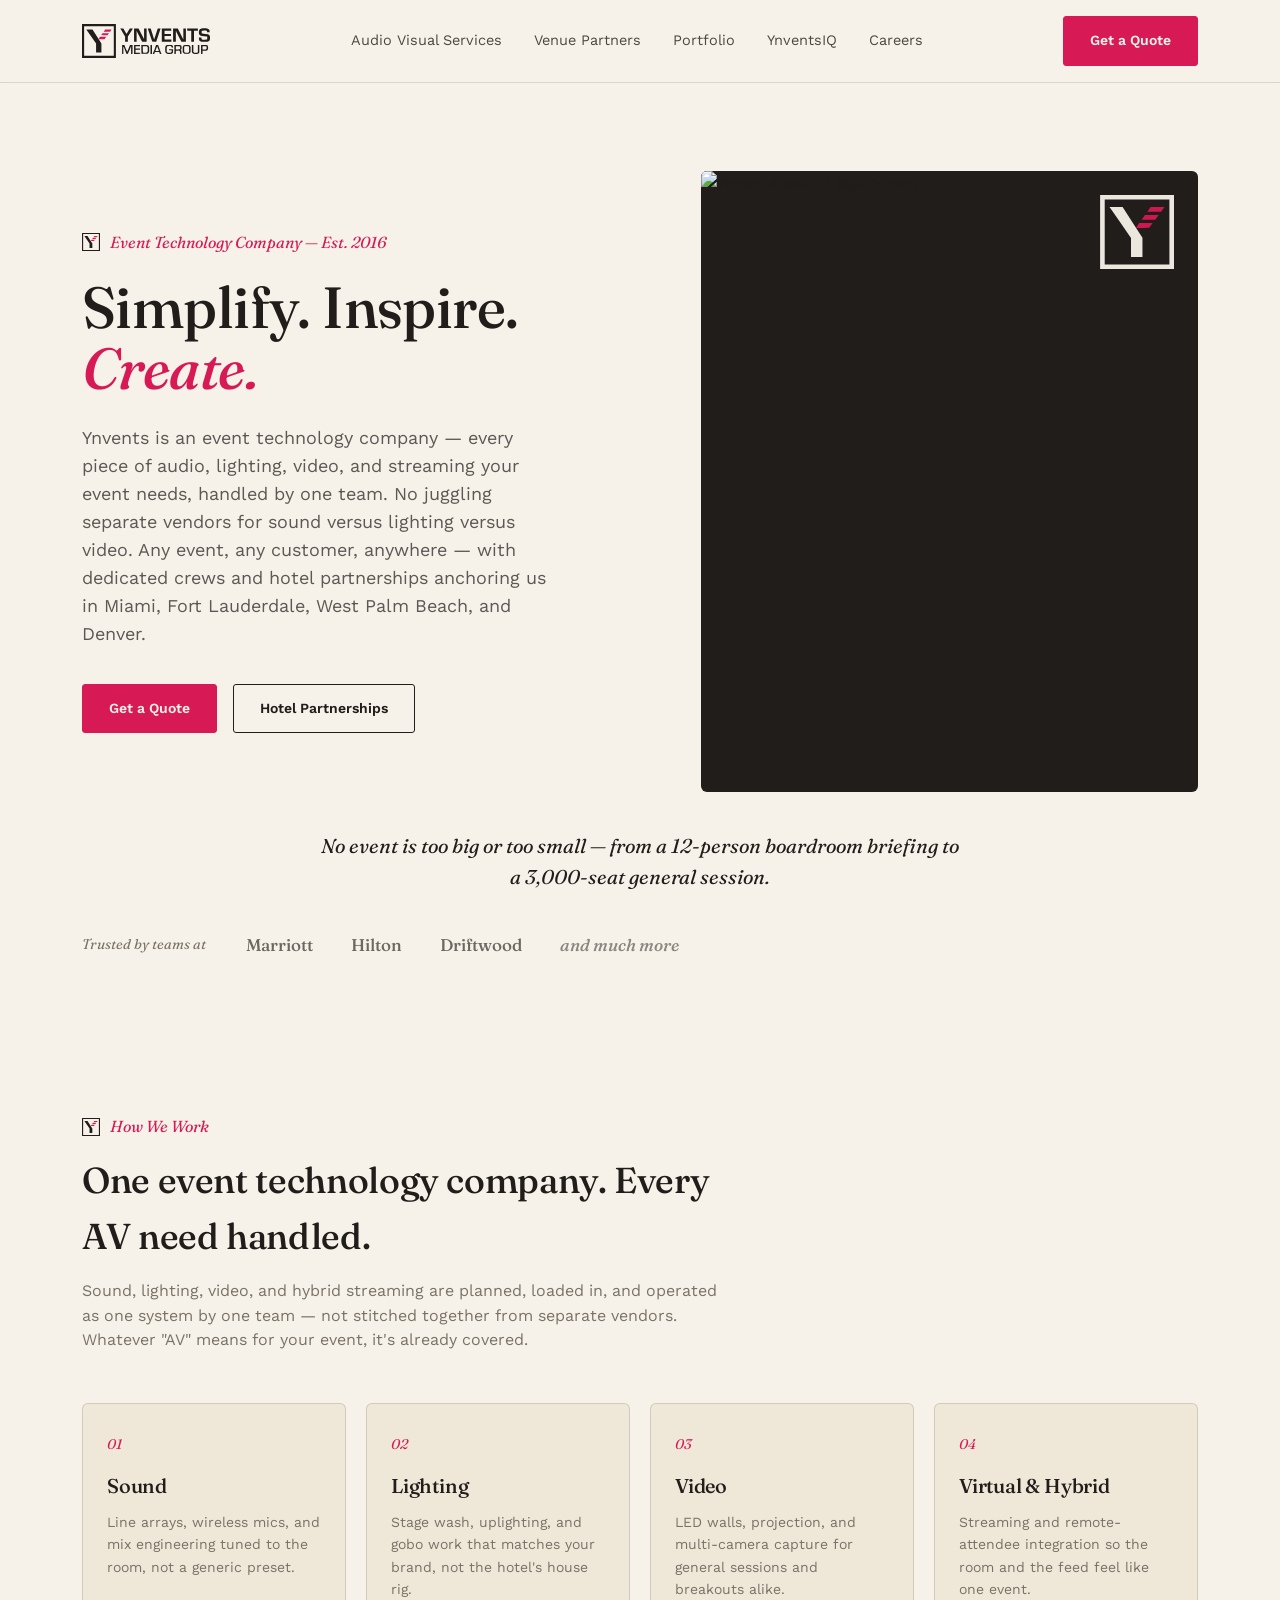
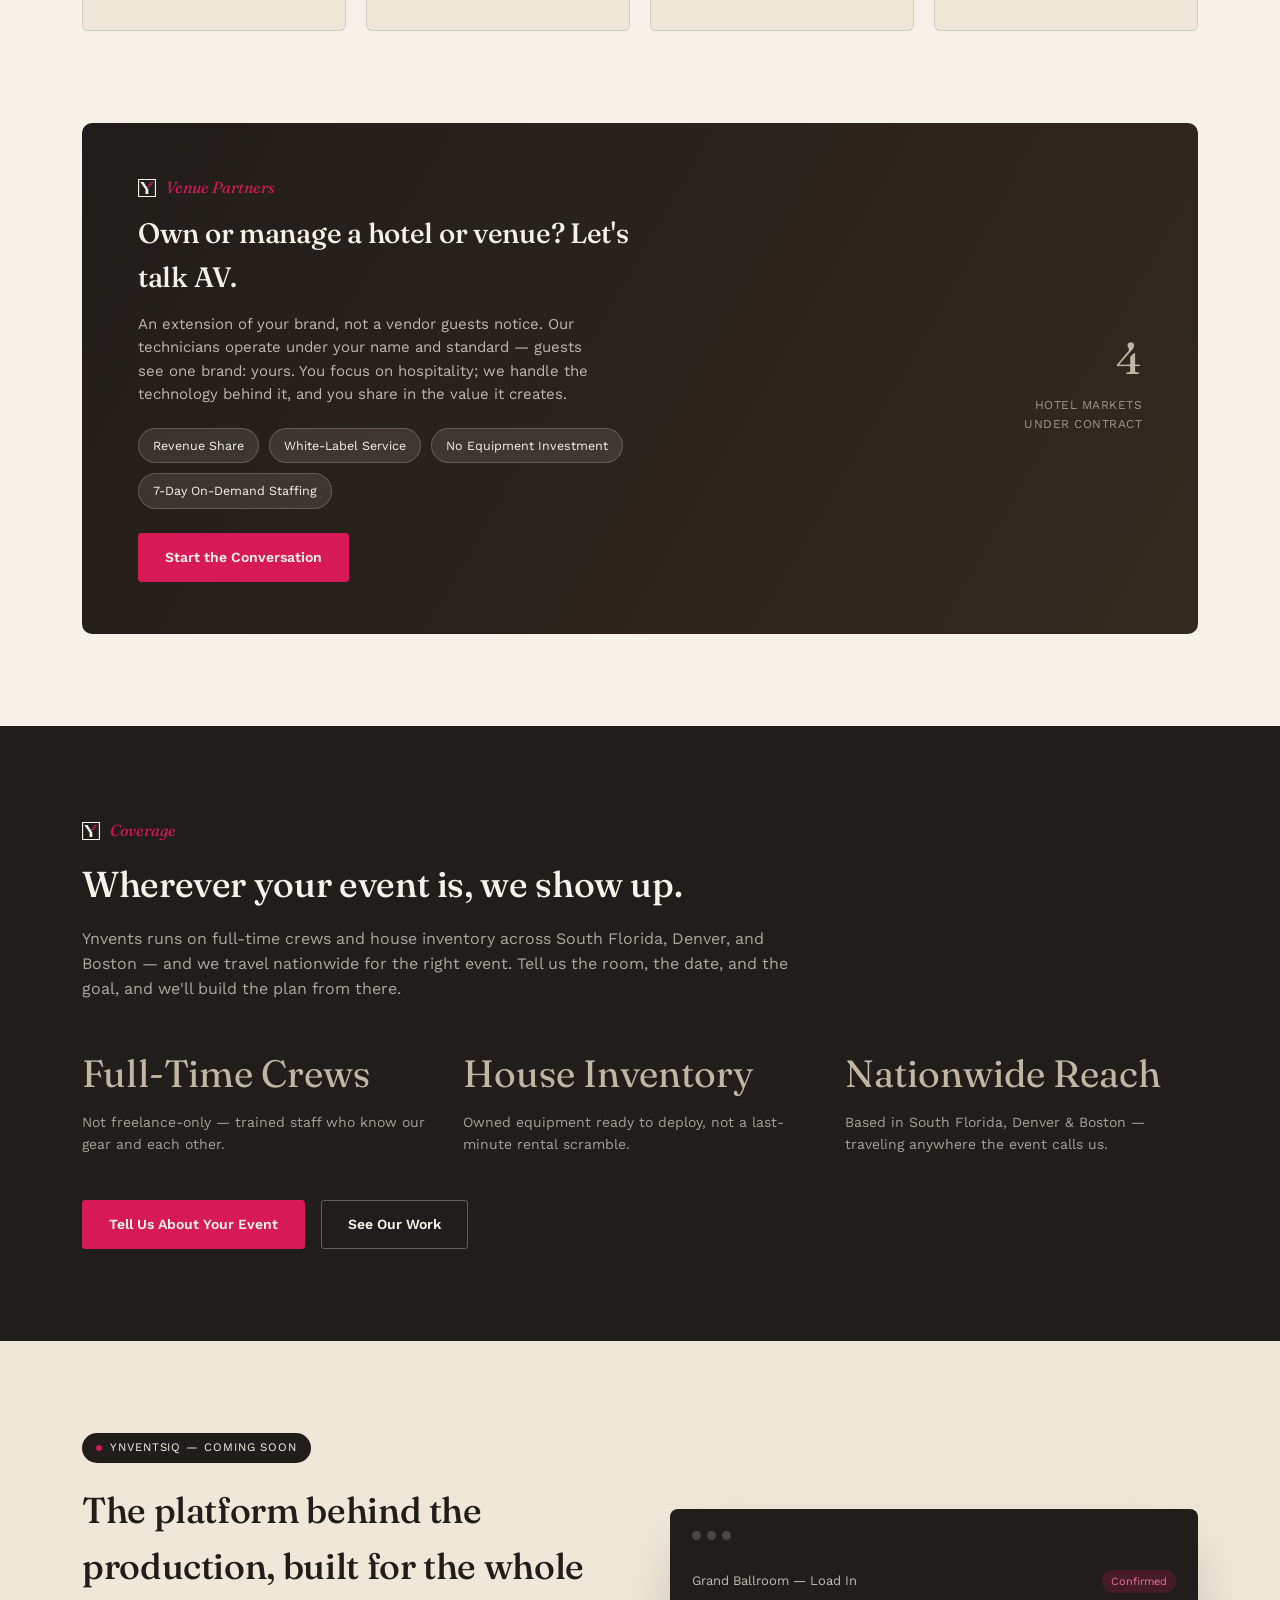
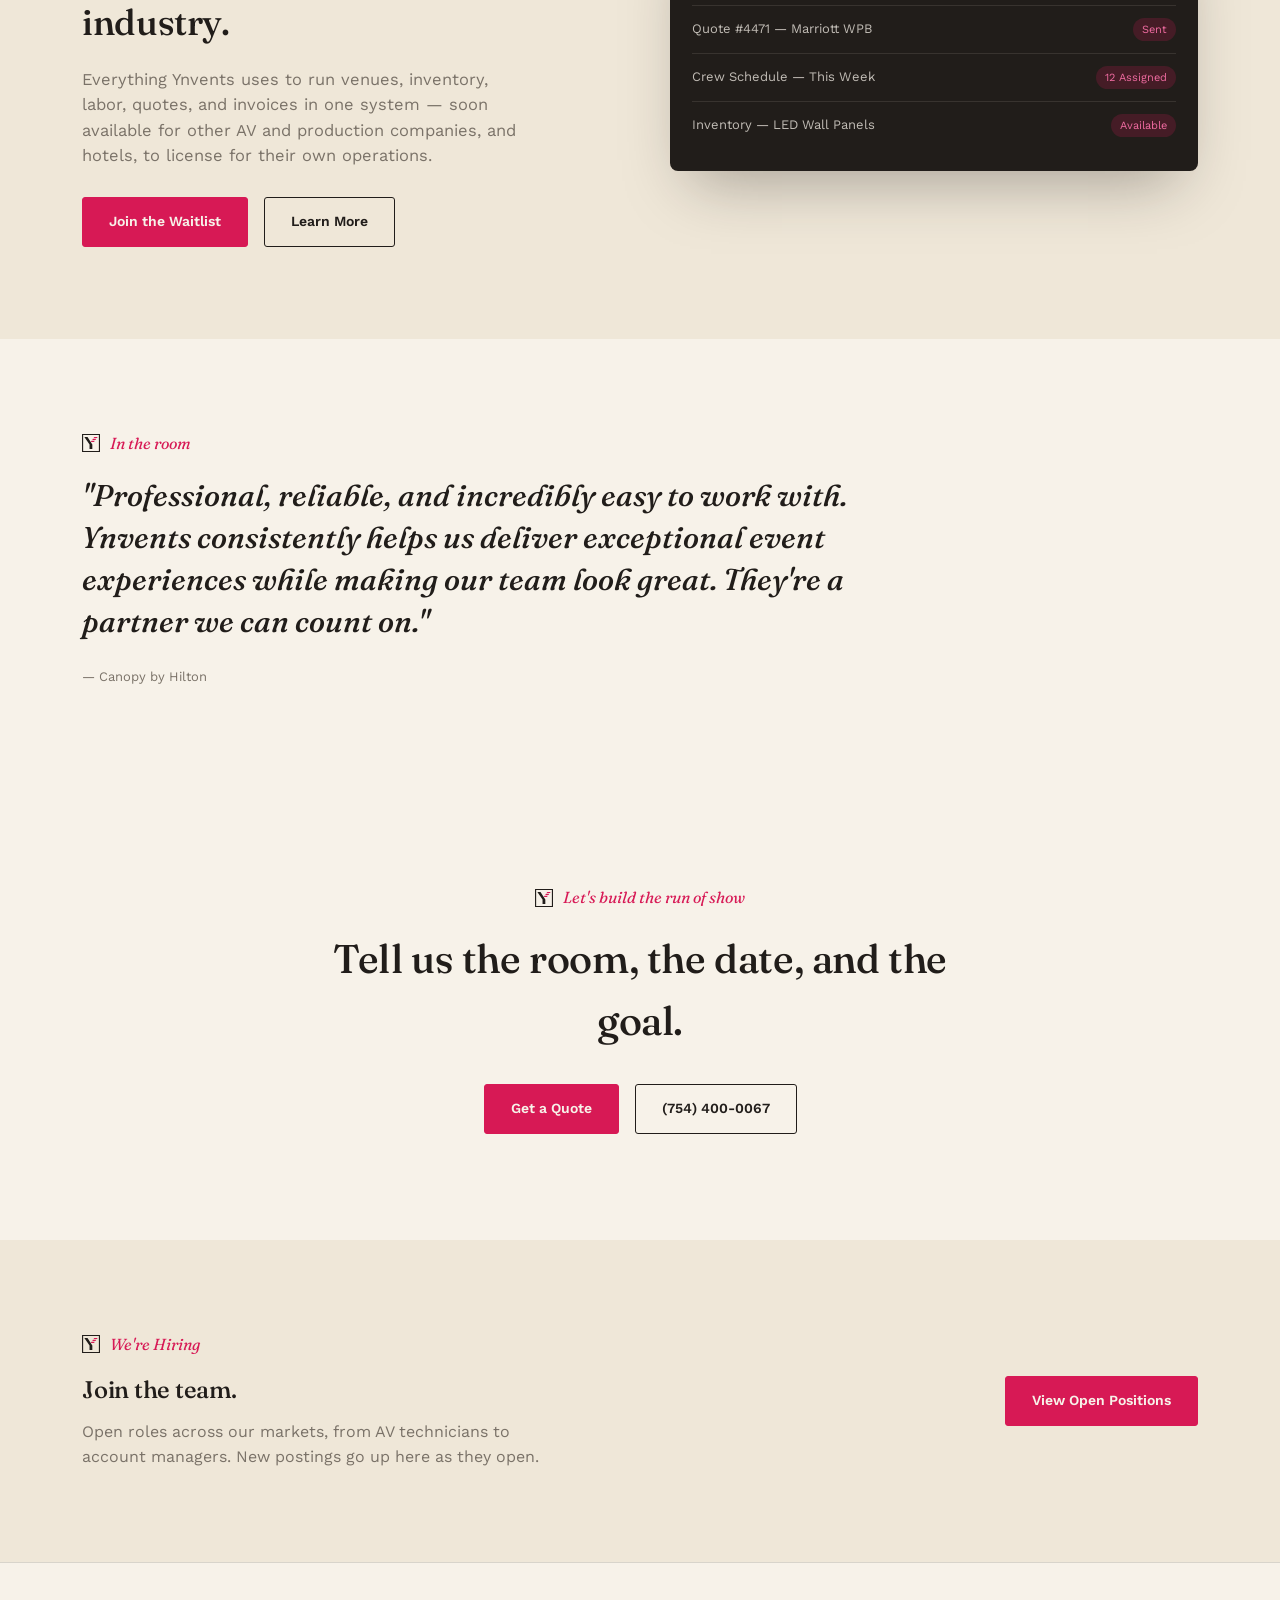
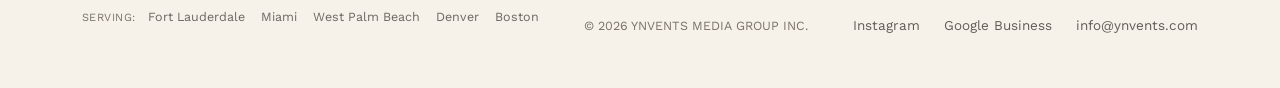
==== index.html @ 1d48f0dd "Add files via upload" ====
<!DOCTYPE html>
<html lang="en">
<head>
<meta charset="UTF-8">
<title>Ynvents Media Group | Audio Visual & Event Technology Company</title>
<meta name="description" content="Full-service audio, lighting, video, and streaming for hotels, conferences, and events. Serving Fort Lauderdale, Miami, West Palm Beach, Denver, and Boston.">
<link rel="canonical" href="https://www.ynvents.com/">
<meta property="og:type" content="website">
<meta property="og:site_name" content="Ynvents Media Group">
<meta property="og:title" content="Ynvents Media Group | Audio Visual & Event Technology Company">
<meta property="og:description" content="Full-service audio, lighting, video, and streaming for hotels, conferences, and events. Serving Fort Lauderdale, Miami, West Palm Beach, Denver, and Boston.">
<meta property="og:url" content="https://www.ynvents.com/">
<meta property="og:image" content="https://static.wixstatic.com/media/eada11230d234e4c894cbd13990179c9.jpg">
<meta name="twitter:card" content="summary_large_image">
<meta name="twitter:title" content="Ynvents Media Group | Audio Visual & Event Technology Company">
<meta name="twitter:description" content="Full-service audio, lighting, video, and streaming for hotels, conferences, and events. Serving Fort Lauderdale, Miami, West Palm Beach, Denver, and Boston.">
<link rel="icon" href="/assets/icon-black.svg" type="image/svg+xml">
<script type="application/ld+json">
{
  "@context": "https://schema.org",
  "@type": "LocalBusiness",
  "name": "Ynvents Media Group",
  "image": "https://static.wixstatic.com/media/eada11230d234e4c894cbd13990179c9.jpg",
  "url": "https://www.ynvents.com/",
  "telephone": "+1-754-400-0067",
  "email": "info@ynvents.com",
  "priceRange": "$$",
  "description": "Event technology company providing audio, lighting, video, and streaming services for hotels, conferences, and events.",
  "areaServed": [
    {"@type": "City", "name": "Fort Lauderdale"},
    {"@type": "City", "name": "Miami"},
    {"@type": "City", "name": "West Palm Beach"},
    {"@type": "City", "name": "Denver"},
    {"@type": "City", "name": "Boston"}
  ],
  "address": {
    "@type": "PostalAddress",
    "addressLocality": "Fort Lauderdale",
    "addressRegion": "FL",
    "addressCountry": "US"
  },
  "sameAs": [
    "http://www.instagram.com/ynventsuccess"
  ]
}
</script>
<link rel="preconnect" href="https://fonts.googleapis.com">
<link href="https://fonts.googleapis.com/css2?family=Fraunces:ital,opsz,wght@0,9..144,400;0,9..144,500;0,9..144,600;0,9..144,700;1,9..144,500&family=Work+Sans:wght@400;500;600&display=swap" rel="stylesheet">
<link rel="stylesheet" href="/assets/site.css">
</head>
<body>
<header><nav class="wrap">
  <a href="index.html" class="logo-mark"><img src="/assets/logo-lockup.svg" alt="Ynvents Media Group"></a>
  <div class="navlinks">
    <a href="services.html">Audio Visual Services</a>
    <a href="venue-partners.html">Venue Partners</a>
    <a href="portfolio.html">Portfolio</a>
    <a href="ynventsiq.html">YnventsIQ</a>
    <a href="careers.html">Careers</a>
  </div>
  <a href="get-a-quote.html" class="cta-btn">Get a Quote</a>
</nav></header>

<section class="hero"><div class="wrap hero-grid">
  <div>
    <div class="eyebrow"><img src="/assets/icon-black.svg" alt="">Event Technology Company — Est. 2016</div>
    <h1>Simplify. Inspire. <em>Create.</em></h1>
    <p class="lead">Ynvents is an event technology company — every piece of audio, lighting, video, and streaming your event needs, handled by one team. No juggling separate vendors for sound versus lighting versus video. Any event, any customer, anywhere — with dedicated crews and hotel partnerships anchoring us in Miami, Fort Lauderdale, West Palm Beach, and Denver.</p>
    <div class="hero-ctas">
      <a href="get-a-quote.html" class="cta-btn">Get a Quote</a>
      <a href="#hotels" class="cta-btn ghost">Hotel Partnerships</a>
    </div>
  </div>
  <div class="hero-photo">
    <img class="bg" src="https://static.wixstatic.com/media/eada11230d234e4c894cbd13990179c9.jpg" alt="Ynvents sound equipment">
    <img class="icon-big" src="/assets/icon-paper.svg" alt="">
  </div>
</div></section>

<div class="wrap" style="padding:38px 32px 0"><p class="scale-line">No event is too big or too small — from a 12-person boardroom briefing to a 3,000-seat general session.</p></div>

<div class="partners"><div class="wrap">
  <div class="label">Trusted by teams at</div>
  <div class="partner-logos"><span>Marriott</span><span>Hilton</span><span>Driftwood</span><span style="opacity:.5;font-style:italic">and much more</span></div>
</div></div>

<section id="services"><div class="wrap">
  <div class="section-head">
    <div class="eyebrow"><img src="/assets/icon-black.svg" alt="">How We Work</div>
    <h2>One event technology company. Every AV need handled.</h2>
    <p>Sound, lighting, video, and hybrid streaming are planned, loaded in, and operated as one system by one team — not stitched together from separate vendors. Whatever "AV" means for your event, it's already covered.</p>
  </div>
  <div class="services-grid">
    <div class="service-card"><div class="num">01</div><h3>Sound</h3><p>Line arrays, wireless mics, and mix engineering tuned to the room, not a generic preset.</p></div>
    <div class="service-card"><div class="num">02</div><h3>Lighting</h3><p>Stage wash, uplighting, and gobo work that matches your brand, not the hotel's house rig.</p></div>
    <div class="service-card"><div class="num">03</div><h3>Video</h3><p>LED walls, projection, and multi-camera capture for general sessions and breakouts alike.</p></div>
    <div class="service-card"><div class="num">04</div><h3>Virtual &amp; Hybrid</h3><p>Streaming and remote-attendee integration so the room and the feed feel like one event.</p></div>
  </div>
</div></section>

<section id="hotels" style="padding-top:0"><div class="wrap">
  <div class="hotel-cta">
    <div>
      <div class="eyebrow"><img src="/assets/icon-paper.svg" alt="">Venue Partners</div>
      <h3>Own or manage a hotel or venue? Let's talk AV.</h3>
      <p>An extension of your brand, not a vendor guests notice. Our technicians operate under your name and standard — guests see one brand: yours. You focus on hospitality; we handle the technology behind it, and you share in the value it creates.</p>
      <div class="benefit-chips"><span>Revenue Share</span><span>White-Label Service</span><span>No Equipment Investment</span><span>7-Day On-Demand Staffing</span></div>
      <div class="hero-ctas" style="margin-top:24px"><a href="venue-partners.html" class="cta-btn">Start the Conversation</a></div>
    </div>
    <div class="stat-block"><div class="stat">4</div><div class="stat-label">Hotel Markets<br>Under Contract</div></div>
  </div>
</div></section>

<section class="dark-band" id="cities"><div class="wrap">
  <div class="section-head" style="margin-bottom:36px;max-width:720px">
    <div class="eyebrow"><img src="/assets/icon-paper.svg" alt="">Coverage</div>
    <h2>Wherever your event is, we show up.</h2>
    <p>Ynvents runs on full-time crews and house inventory across South Florida, Denver, and Boston — and we travel nationwide for the right event. Tell us the room, the date, and the goal, and we'll build the plan from there.</p>
  </div>
  <div class="coverage-grid">
    <div><div class="stat">Full-Time Crews</div><p>Not freelance-only — trained staff who know our gear and each other.</p></div>
    <div><div class="stat">House Inventory</div><p>Owned equipment ready to deploy, not a last-minute rental scramble.</p></div>
    <div><div class="stat">Nationwide Reach</div><p>Based in South Florida, Denver &amp; Boston — traveling anywhere the event calls us.</p></div>
  </div>
  <div class="hero-ctas" style="margin-top:44px">
    <a href="get-a-quote.html" class="cta-btn">Tell Us About Your Event</a>
    <a href="portfolio.html" class="cta-btn ghost" style="border-color:rgba(247,242,233,.3);color:var(--paper)">See Our Work</a>
  </div>
</div></section>

<section class="iq-section" id="iq"><div class="wrap iq-grid">
  <div>
    <div class="iq-badge"><span class="dot"></span>YnventsIQ — Coming Soon</div>
    <h2>The platform behind the production, built for the whole industry.</h2>
    <p class="lead">Everything Ynvents uses to run venues, inventory, labor, quotes, and invoices in one system — soon available for other AV and production companies, and hotels, to license for their own operations.</p>
    <div class="hero-ctas">
      <a href="ynventsiq.html" class="cta-btn">Join the Waitlist</a>
      <a href="ynventsiq.html" class="cta-btn ghost">Learn More</a>
    </div>
  </div>
  <div class="iq-mock">
    <div class="bar"><span></span><span></span><span></span></div>
    <div class="row"><span>Grand Ballroom — Load In</span><span class="pill">Confirmed</span></div>
    <div class="row"><span>Quote #4471 — Marriott WPB</span><span class="pill">Sent</span></div>
    <div class="row"><span>Crew Schedule — This Week</span><span class="pill">12 Assigned</span></div>
    <div class="row"><span>Inventory — LED Wall Panels</span><span class="pill">Available</span></div>
  </div>
</div></section>

<section class="testimonial"><div class="wrap">
  <div class="eyebrow"><img src="/assets/icon-black.svg" alt="">In the room</div>
  <blockquote style="margin-top:20px">"Professional, reliable, and incredibly easy to work with. Ynvents consistently helps us deliver exceptional event experiences while making our team look great. They're a partner we can count on."</blockquote>
  <cite>— Canopy by Hilton</cite>
</div></section>

<section class="final-cta"><div class="wrap" style="display:flex;flex-direction:column;align-items:center">
  <div class="eyebrow"><img src="/assets/icon-black.svg" alt="">Let's build the run of show</div>
  <h2>Tell us the room, the date, and the goal.</h2>
  <div class="hero-ctas">
    <a href="get-a-quote.html" class="cta-btn">Get a Quote</a>
    <a href="tel:+17544000067" class="cta-btn ghost">(754) 400-0067</a>
  </div>
</div></section>

<section id="careers" style="background:var(--paper-2)"><div class="wrap" style="display:flex;justify-content:space-between;align-items:center;flex-wrap:wrap;gap:30px">
  <div>
    <div class="eyebrow"><img src="/assets/icon-black.svg" alt="">We're Hiring</div>
    <h2 style="margin-top:14px">Join the team.</h2>
    <p style="color:var(--muted);margin-top:12px;max-width:460px">Open roles across our markets, from AV technicians to account managers. New postings go up here as they open.</p>
  </div>
  <a href="careers.html" class="cta-btn">View Open Positions</a>
</div></section>

<footer><div class="wrap">
  <div class="footer-locations"><span class="floc-label">Serving:</span><a href="fort-lauderdale.html">Fort Lauderdale</a><a href="miami.html">Miami</a><a href="west-palm-beach.html">West Palm Beach</a><a href="denver.html">Denver</a><a href="boston.html">Boston</a></div>
  <div class="fword">© 2026 YNVENTS MEDIA GROUP INC.</div>
  <div class="flinks"><a href="http://www.instagram.com/ynventsuccess" target="_blank" rel="noopener">Instagram</a><a href="https://maps.google.com/?cid=14696655073350239468" target="_blank" rel="noopener">Google Business</a><a href="mailto:info@ynvents.com">info@ynvents.com</a></div>
</div></footer>
</body>
</html>
---- assets/site.css ----
:root{--ink:#211D1A;--paper:#F7F2E9;--paper-2:#EFE7D8;--pink:#D71955;--gold:#BFB6A3;--muted:#7A7268;--line:rgba(33,29,26,.14);--radius:3px}
*{box-sizing:border-box;margin:0;padding:0}
body{background:var(--paper);color:var(--ink);font-family:'Work Sans',sans-serif;line-height:1.55;-webkit-font-smoothing:antialiased}
.wrap{max-width:1180px;margin:0 auto;padding:0 32px}
.eyebrow{font-family:'Fraunces',serif;font-style:italic;font-size:16px;color:var(--pink);display:flex;align-items:center;gap:10px}
.eyebrow img{height:18px;width:auto}
h1,h2,h3{font-family:'Fraunces',serif;font-weight:500;letter-spacing:-.01em}
header{border-bottom:1px solid var(--line);position:sticky;top:0;background:rgba(247,242,233,.92);backdrop-filter:blur(8px);z-index:50}
nav.wrap{display:flex;align-items:center;justify-content:space-between;height:82px}
.logo-mark{text-decoration:none}
.logo-mark img{height:34px;width:auto;display:block}
.navlinks{display:flex;gap:32px;font-size:14.5px;color:var(--ink);opacity:.8}
.navlinks a{color:inherit;text-decoration:none}
.navlinks a.active{color:var(--pink);opacity:1}
.navlinks a:hover{color:var(--pink)}
.cta-btn{background:var(--pink);color:var(--paper);font-weight:600;font-size:14px;padding:13px 26px;border-radius:var(--radius);text-decoration:none;border:1px solid var(--pink);display:inline-block;font-family:'Work Sans';transition:transform .15s ease;cursor:pointer}
.cta-btn:hover{transform:translateY(-1px)}
.cta-btn.ghost{background:transparent;color:var(--ink);border:1px solid var(--ink)}
section{padding:92px 0}
.section-head{max-width:640px;margin-bottom:50px}
.section-head h2{font-size:36px;margin-top:14px;color:var(--ink)}
.section-head p{color:var(--muted);margin-top:14px;font-size:16px}
.hero{position:relative;padding:88px 0 0;overflow:hidden}
.hero-grid{display:grid;grid-template-columns:1.05fr .95fr;gap:70px;align-items:center}
.hero h1{font-size:58px;line-height:1.05;margin:22px 0 26px}
.hero h1 em{font-style:italic;color:var(--pink)}
.hero p.lead{font-size:18px;opacity:.72;max-width:480px;margin-bottom:36px}
.hero-ctas{display:flex;gap:16px;flex-wrap:wrap}
.hero-photo{position:relative;aspect-ratio:4/5;border-radius:6px;overflow:hidden;background:var(--ink)}
.hero-photo img.bg{width:100%;height:100%;object-fit:cover;display:block}
.hero-photo .icon-big{position:absolute;top:24px;right:24px;width:74px;opacity:.95}
.scale-line{font-family:'Fraunces',serif;font-style:italic;font-size:20px;text-align:center;max-width:640px;margin:0 auto}
.partners{padding:40px 0 64px}
.partners .wrap{display:flex;align-items:center;gap:40px;flex-wrap:wrap}
.partners .label{font-family:'Fraunces',serif;font-style:italic;font-size:14px;color:var(--muted);white-space:nowrap}
.partner-logos{display:flex;gap:38px;align-items:center;flex-wrap:wrap}
.partner-logos span{font-family:'Fraunces',serif;font-weight:500;font-size:17px;opacity:.65}
.services-grid{display:grid;grid-template-columns:repeat(4,1fr);gap:20px}
.service-card{background:var(--paper-2);padding:30px 24px;border-radius:6px;border:1px solid var(--line)}
.service-card .num{font-family:'Fraunces',serif;font-style:italic;font-size:14px;color:var(--pink)}
.service-card h3{font-size:20px;margin:14px 0 10px}
.service-card p{font-size:14px;color:var(--muted);line-height:1.6}
.hotel-cta{background:linear-gradient(120deg,var(--ink) 0%,#33291f 100%);border-radius:10px;padding:52px 56px;color:var(--paper);display:grid;grid-template-columns:1.3fr 1fr;gap:40px;align-items:center}
.hotel-cta .eyebrow{color:var(--pink)}
.hotel-cta h3{font-size:28px;color:var(--paper);margin:12px 0 14px}
.hotel-cta p{color:rgba(247,242,233,.72);font-size:15px;max-width:460px}
.hotel-cta .stat-block{text-align:right}
.hotel-cta .stat{font-family:'Fraunces',serif;font-size:44px;color:var(--gold)}
.hotel-cta .stat-label{font-size:12px;color:rgba(247,242,233,.55);letter-spacing:.04em;text-transform:uppercase;margin-top:4px}
.benefit-chips{display:flex;flex-wrap:wrap;gap:10px;margin-top:22px}
.benefit-chips span{font-size:12.5px;color:var(--paper);background:rgba(247,242,233,.1);border:1px solid rgba(247,242,233,.2);padding:7px 14px;border-radius:20px}
.dark-band{background:var(--ink);color:var(--paper)}
.dark-band .section-head p{color:rgba(247,242,233,.65)}
.dark-band .section-head h2{color:var(--paper)}
.dark-band .eyebrow{color:var(--pink)}
.coverage-grid{display:grid;grid-template-columns:repeat(3,1fr);gap:28px;margin-top:44px}
.coverage-grid .stat{font-family:'Fraunces',serif;font-size:38px;color:var(--gold)}
.coverage-grid p{color:rgba(247,242,233,.62);font-size:14px;margin-top:8px}
.iq-section{background:var(--paper-2)}
.iq-grid{display:grid;grid-template-columns:1fr 1fr;gap:60px;align-items:center}
.iq-badge{display:inline-flex;align-items:center;gap:8px;background:var(--ink);color:var(--paper);font-size:11.5px;letter-spacing:.08em;text-transform:uppercase;padding:6px 14px;border-radius:20px;margin-bottom:20px}
.iq-badge .dot{width:6px;height:6px;border-radius:50%;background:var(--pink);animation:pulse 1.8s infinite}
@keyframes pulse{0%,100%{opacity:1}50%{opacity:.3}}
.iq-grid h2{font-size:36px;margin-bottom:16px}
.iq-grid p.lead{font-size:16.5px;color:var(--muted);margin-bottom:28px;max-width:440px}
.iq-mock{background:var(--ink);border-radius:8px;padding:22px;box-shadow:0 30px 60px -20px rgba(33,29,26,.35)}
.iq-mock .bar{display:flex;gap:6px;margin-bottom:18px}
.iq-mock .bar span{width:9px;height:9px;border-radius:50%;background:rgba(247,242,233,.2)}
.iq-mock .row{display:flex;justify-content:space-between;align-items:center;padding:12px 0;border-bottom:1px solid rgba(247,242,233,.1);font-size:13px;color:rgba(247,242,233,.75)}
.iq-mock .row:last-child{border-bottom:none}
.iq-mock .pill{background:rgba(215,25,85,.2);color:#ef6ba0;font-size:11px;padding:3px 9px;border-radius:20px}
.testimonial blockquote{font-family:'Fraunces',serif;font-style:italic;font-size:30px;font-weight:500;line-height:1.4;max-width:800px}
.testimonial cite{display:block;margin-top:24px;font-style:normal;font-size:13px;color:var(--muted)}
.final-cta{text-align:center;padding:106px 0}
.final-cta h2{font-size:40px;max-width:620px;margin:18px auto 32px}
.final-cta .hero-ctas{justify-content:center}
.final-cta.dark-band{background:var(--ink)}
.final-cta.dark-band h2{color:var(--paper)}
.final-cta .eyebrow{justify-content:center}
footer{padding:44px 0;border-top:1px solid var(--line)}
.footer-locations{margin-bottom:18px;font-size:12.5px;color:var(--muted)}
.floc-label{margin-right:12px;text-transform:uppercase;letter-spacing:.04em;font-size:11px}
.footer-locations a{color:var(--ink);opacity:.65;text-decoration:none;margin-right:16px}
.footer-locations a:last-child{margin-right:0}
.footer-locations a:hover{opacity:1;color:var(--pink)}
footer .wrap{display:flex;justify-content:space-between;align-items:center;flex-wrap:wrap;gap:20px}
footer .fword{font-size:12.5px;color:var(--muted)}
footer .flinks{display:flex;gap:24px;font-size:13.5px}
footer .flinks a{color:var(--ink);opacity:.7;text-decoration:none}
.page-hero{padding:80px 0 60px;border-bottom:1px solid var(--line)}
.page-hero.noline{border-bottom:none}
.page-hero h1{font-size:52px;line-height:1.08;margin:20px 0 24px;max-width:760px}
.page-hero h1 em{font-style:italic;color:var(--pink)}
.page-hero p.lead{font-size:18px;opacity:.72;max-width:620px}
.service-row{padding:90px 0;border-bottom:1px solid var(--line)}
.service-row.last{border-bottom:none}
.service-row .wrap{display:grid;grid-template-columns:1fr 1fr;gap:64px;align-items:center}
.service-row.reverse .wrap{direction:rtl}
.service-row.reverse .wrap>*{direction:ltr}
.service-photo{aspect-ratio:4/3;border-radius:6px;overflow:hidden;background:var(--ink);position:relative}
.service-photo img{width:100%;height:100%;object-fit:cover;display:block}
.service-photo .tag{position:absolute;top:18px;left:18px;background:var(--pink);color:var(--paper);font-size:11.5px;letter-spacing:.05em;text-transform:uppercase;padding:6px 14px;border-radius:20px}
.service-copy h2{font-size:32px;margin:14px 0 16px}
.service-copy p{font-size:16px;opacity:.75;margin-bottom:14px}
.checklist{list-style:none;margin-top:18px}
.checklist li{display:flex;align-items:flex-start;gap:10px;padding:8px 0;font-size:14.5px;opacity:.85}
.checklist li:before{content:'\2014';color:var(--pink);font-weight:600;flex-shrink:0}
.service-copy .cta-btn{margin-top:20px}
.brand-ext{display:grid;grid-template-columns:.9fr 1.1fr;gap:64px;align-items:center}
.brand-ext .photo{aspect-ratio:1/1;border-radius:6px;overflow:hidden;background:var(--ink)}
.brand-ext .photo img{width:100%;height:100%;object-fit:cover}
.brand-ext h2{font-size:34px;margin-bottom:18px}
.brand-ext p{font-size:16.5px;opacity:.78;margin-bottom:14px}
.cards-grid{display:grid;grid-template-columns:repeat(3,1fr);gap:1px;background:rgba(247,242,233,.14);border:1px solid rgba(247,242,233,.14);border-radius:6px;overflow:hidden;margin-top:10px}
.dark-card{background:var(--ink);padding:34px 28px}
.dark-card .num{font-family:'Fraunces',serif;font-style:italic;font-size:14px;color:var(--pink)}
.dark-card h3{font-size:19px;color:var(--paper);margin:14px 0 10px}
.dark-card p{font-size:13.5px;color:rgba(247,242,233,.62);line-height:1.6}
.full-service{display:grid;grid-template-columns:1fr 1fr;gap:60px;align-items:center}
.full-service .checklist li{border-bottom:1px solid var(--line);padding:10px 0;font-size:15px}
.full-service .checklist li:last-child{border-bottom:none}
.stat-card{background:var(--paper-2);border-radius:8px;padding:36px;text-align:center}
.stat-card .stat{font-family:'Fraunces',serif;font-size:52px;color:var(--pink)}
.stat-card .stat-label{font-size:13px;color:var(--muted);margin-top:6px;text-transform:uppercase;letter-spacing:.04em}
.form-section{background:var(--paper-2)}
.form-grid{display:grid;grid-template-columns:.9fr 1.1fr;gap:60px;align-items:start}
.form-grid h2{font-size:32px;margin-top:14px}
.form-grid p.lead{color:var(--muted);font-size:16px;margin-top:14px}
.contact-detail{margin-top:30px;font-size:15px}
.contact-detail div{margin-bottom:10px}
.contact-detail strong{display:block;color:var(--muted);font-size:12px;text-transform:uppercase;letter-spacing:.04em;margin-bottom:2px}
form{background:var(--paper);border:1px solid var(--line);border-radius:8px;padding:36px}
.form-row{display:grid;grid-template-columns:1fr 1fr;gap:16px;margin-bottom:16px}
.form-row-3{display:grid;grid-template-columns:1fr 1fr 1fr;gap:16px;margin-bottom:16px}
label{display:block;font-size:12.5px;color:var(--muted);margin-bottom:6px}
input,select,textarea{width:100%;padding:12px 14px;border:1px solid var(--line);border-radius:4px;background:var(--paper);font-family:'Work Sans';font-size:14.5px;color:var(--ink)}
input:focus,select:focus,textarea:focus{outline:none;border-color:var(--pink)}
textarea{min-height:110px;resize:vertical}
.field{margin-bottom:16px}
.submit-btn{width:100%;margin-top:6px;text-align:center;padding:15px;font-size:15px;border:none}
.submit-btn:disabled{opacity:.6;cursor:not-allowed}
.form-result{margin-top:14px;font-size:14px;text-align:center;min-height:1px}
.form-result.success{color:#1F7A4D}
.form-result.error{color:var(--pink)}
.checkbox-group{display:flex;flex-wrap:wrap;gap:10px;margin-bottom:22px}
.checkbox-group label{display:flex;align-items:center;gap:8px;background:var(--paper);border:1px solid var(--line);padding:9px 14px;border-radius:20px;font-size:13.5px;color:var(--ink);cursor:pointer;margin-bottom:0;text-transform:none;letter-spacing:0}
.checkbox-group input[type=checkbox]{width:auto}
.masonry{column-count:4;column-gap:14px}
.masonry .item{break-inside:avoid;margin-bottom:14px;border-radius:6px;overflow:hidden;background:var(--paper-2)}
.masonry .item img{width:100%;display:block;transition:transform .3s ease}
.masonry .item:hover img{transform:scale(1.04)}
.job-card{background:var(--paper-2);border:1px solid var(--line);border-radius:8px;padding:30px 32px;display:flex;justify-content:space-between;align-items:center;flex-wrap:wrap;gap:20px;margin-bottom:16px}
.job-card .meta{font-size:12.5px;color:var(--muted);text-transform:uppercase;letter-spacing:.04em;margin-bottom:6px}
.job-card h3{font-size:22px}
.job-card .tags{display:flex;gap:8px;margin-top:10px;flex-wrap:wrap}
.job-card .tags span{background:var(--paper);border:1px solid var(--line);font-size:11.5px;padding:5px 12px;border-radius:20px;color:var(--muted)}
.empty-state{text-align:center;padding:50px 30px;border:1px dashed var(--line);border-radius:8px;color:var(--muted);font-size:15px}
.features-grid{display:grid;grid-template-columns:repeat(2,1fr);gap:20px}
.feature-card{background:var(--paper-2);padding:30px 26px;border-radius:6px;border:1px solid var(--line)}
.feature-card h3{font-size:19px;margin-bottom:10px}
.feature-card p{font-size:14.5px;color:var(--muted);line-height:1.6}
.browser-frame{max-width:920px;margin:0 auto;border-radius:8px;overflow:hidden;border:1px solid var(--line);box-shadow:0 20px 50px -25px rgba(33,29,26,.3);background:#fff}
.browser-chrome{background:#EDEBE6;padding:10px 14px;display:flex;align-items:center;gap:8px;border-bottom:1px solid #DCD9D2}
.browser-chrome .dot{width:9px;height:9px;border-radius:50%;background:#D4D1C9}
.browser-chrome .url{margin-left:10px;background:#fff;border:1px solid #DCD9D2;border-radius:4px;padding:4px 12px;font-size:11.5px;color:#8A857A}
.iq-preview{background:#F7F6F3;padding:22px}
.iq-stat-grid{display:grid;grid-template-columns:repeat(4,1fr);gap:10px;margin-bottom:12px}
.iq-stat{background:#fff;border:1px solid #E4E1D9;border-radius:6px;padding:14px 16px;display:flex;align-items:center;gap:10px}
.iq-stat .swatch{width:30px;height:30px;border-radius:6px;flex-shrink:0;display:flex;align-items:center;justify-content:center;font-weight:600;font-size:14px;color:#fff}
.iq-stat .label{font-size:10px;letter-spacing:.04em;text-transform:uppercase;color:#9B968A}
.iq-stat .value{font-weight:600;font-size:15.5px;color:#2B2822;margin-top:2px}
.iq-chart{background:#fff;border:1px solid #E4E1D9;border-radius:6px;padding:16px 18px 10px;display:flex;align-items:flex-end;gap:8px;height:90px;margin-top:12px}
.iq-chart .col{flex:1;background:#3FAE6E;border-radius:2px 2px 0 0}
.iq-chart .col.light{background:#BFDCCB}
.iq-caption{font-size:11px;color:var(--muted);padding:14px 0 16px;text-align:center}
.waitlist{background:var(--paper-2);border-radius:10px;padding:56px;text-align:center}
.waitlist h2{font-size:32px;margin-bottom:14px}
.waitlist p{color:var(--muted);max-width:480px;margin:0 auto 28px}
.waitlist-form{display:flex;gap:10px;max-width:440px;margin:0 auto}
.waitlist-form input{flex:1}
.side-info{position:sticky;top:110px}
.side-info .promise{margin-top:34px;padding-top:28px;border-top:1px solid var(--line)}
.side-info .promise p{font-size:14.5px;color:var(--muted);margin-top:10px}
@media (max-width:960px){.masonry{column-count:3}}
@media (max-width:860px){
.navlinks{display:none}
.hero-grid{grid-template-columns:1fr}
.hero h1{font-size:36px}
.page-hero h1{font-size:34px}
.services-grid{grid-template-columns:repeat(2,1fr)}
.coverage-grid{grid-template-columns:1fr}
.iq-grid{grid-template-columns:1fr}
.hotel-cta{grid-template-columns:1fr}
.hotel-cta .stat-block{text-align:left}
.service-row .wrap{grid-template-columns:1fr}
.service-row.reverse .wrap{direction:ltr}
.brand-ext{grid-template-columns:1fr}
.cards-grid{grid-template-columns:1fr}
.full-service{grid-template-columns:1fr}
.form-grid{grid-template-columns:1fr}
.form-row,.form-row-3{grid-template-columns:1fr}
.features-grid{grid-template-columns:1fr}
.iq-stat-grid{grid-template-columns:repeat(2,1fr)}
.waitlist{padding:36px 24px}
.waitlist-form{flex-direction:column}
.side-info{position:static}
}
@media (max-width:640px){.masonry{column-count:2}}
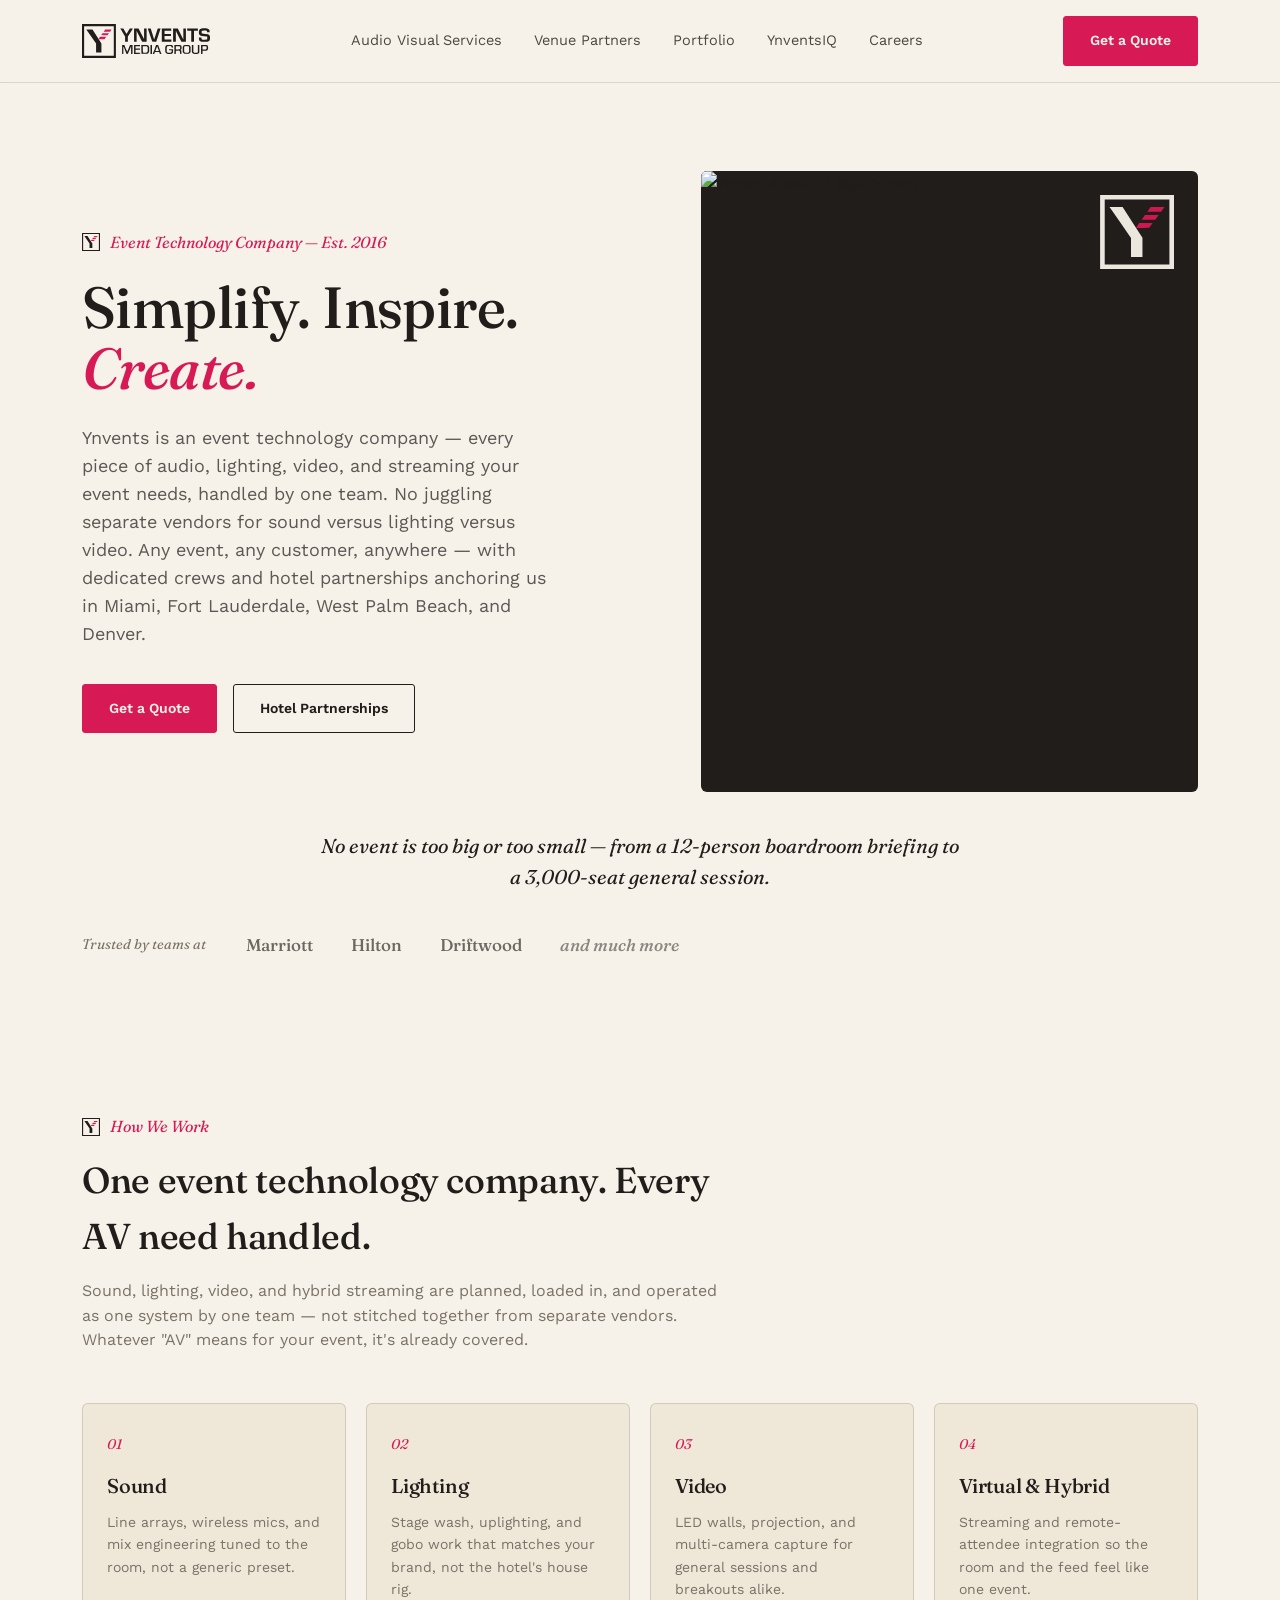
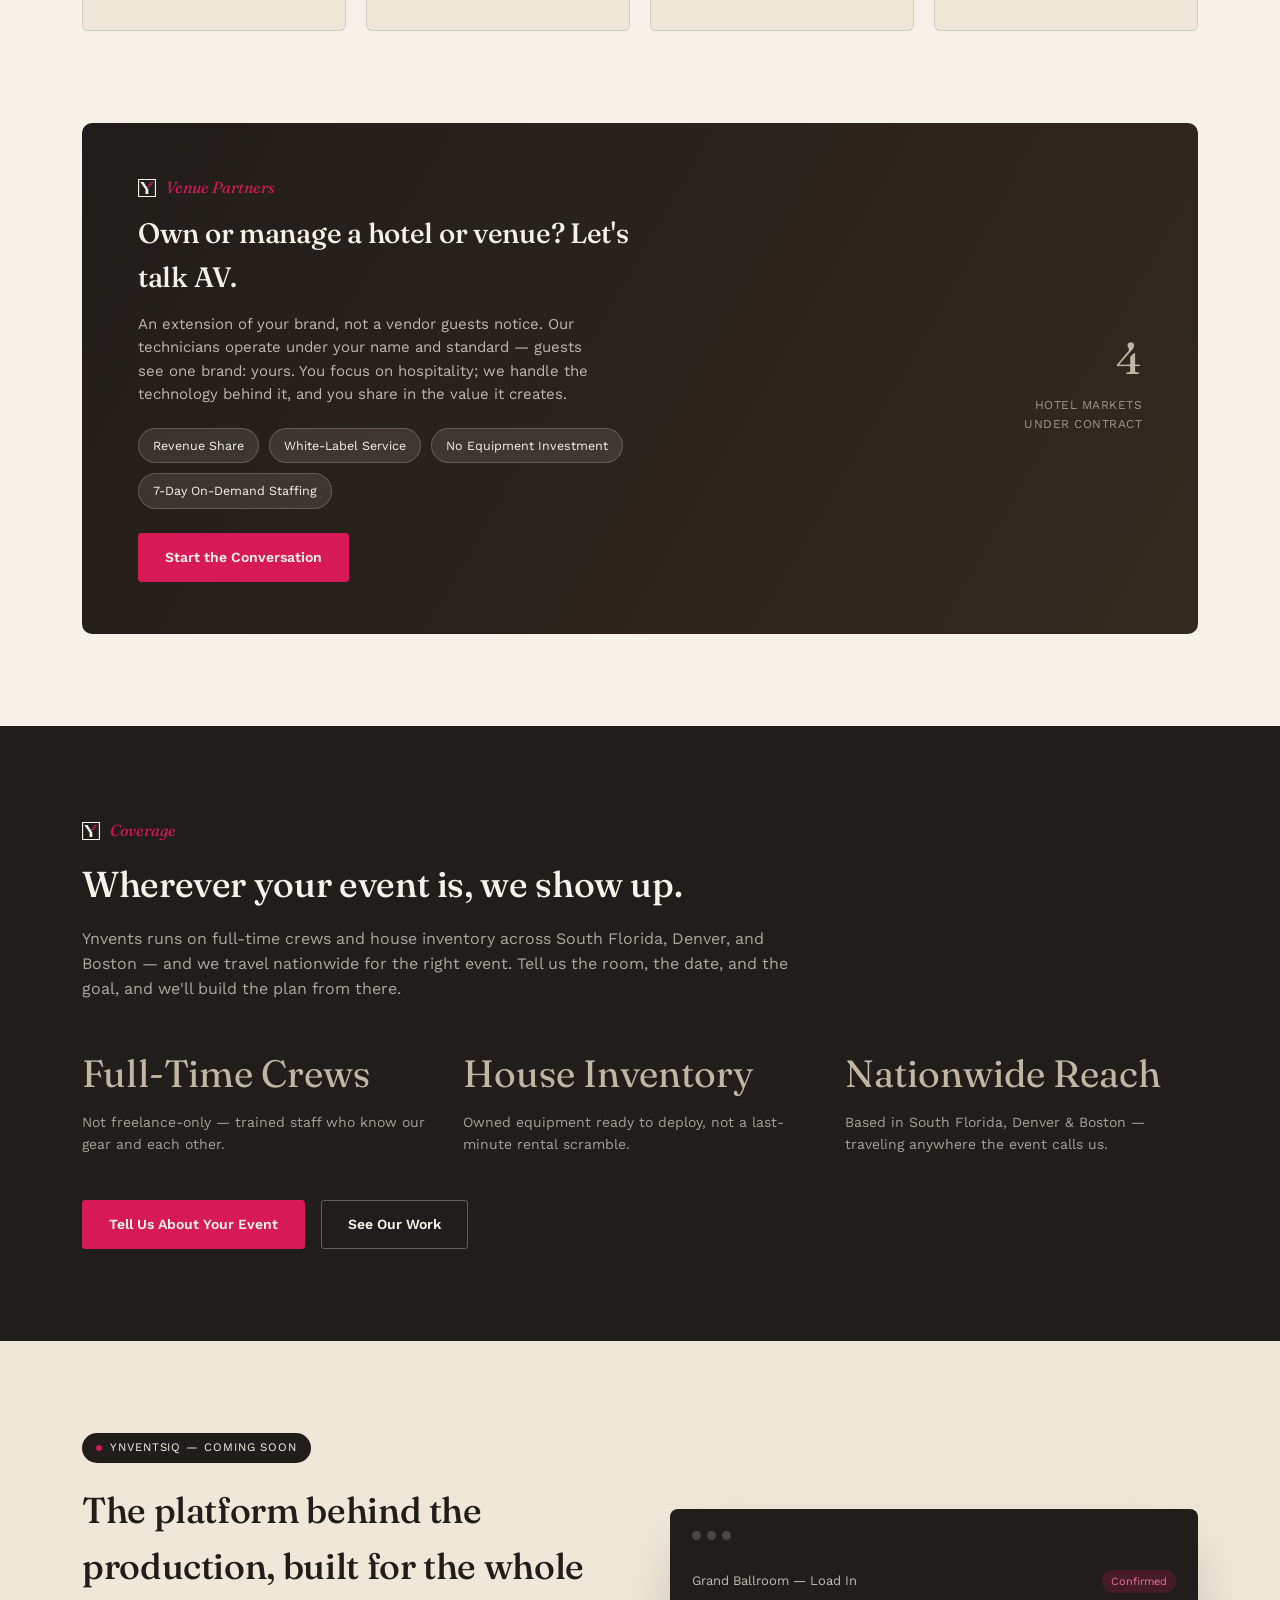
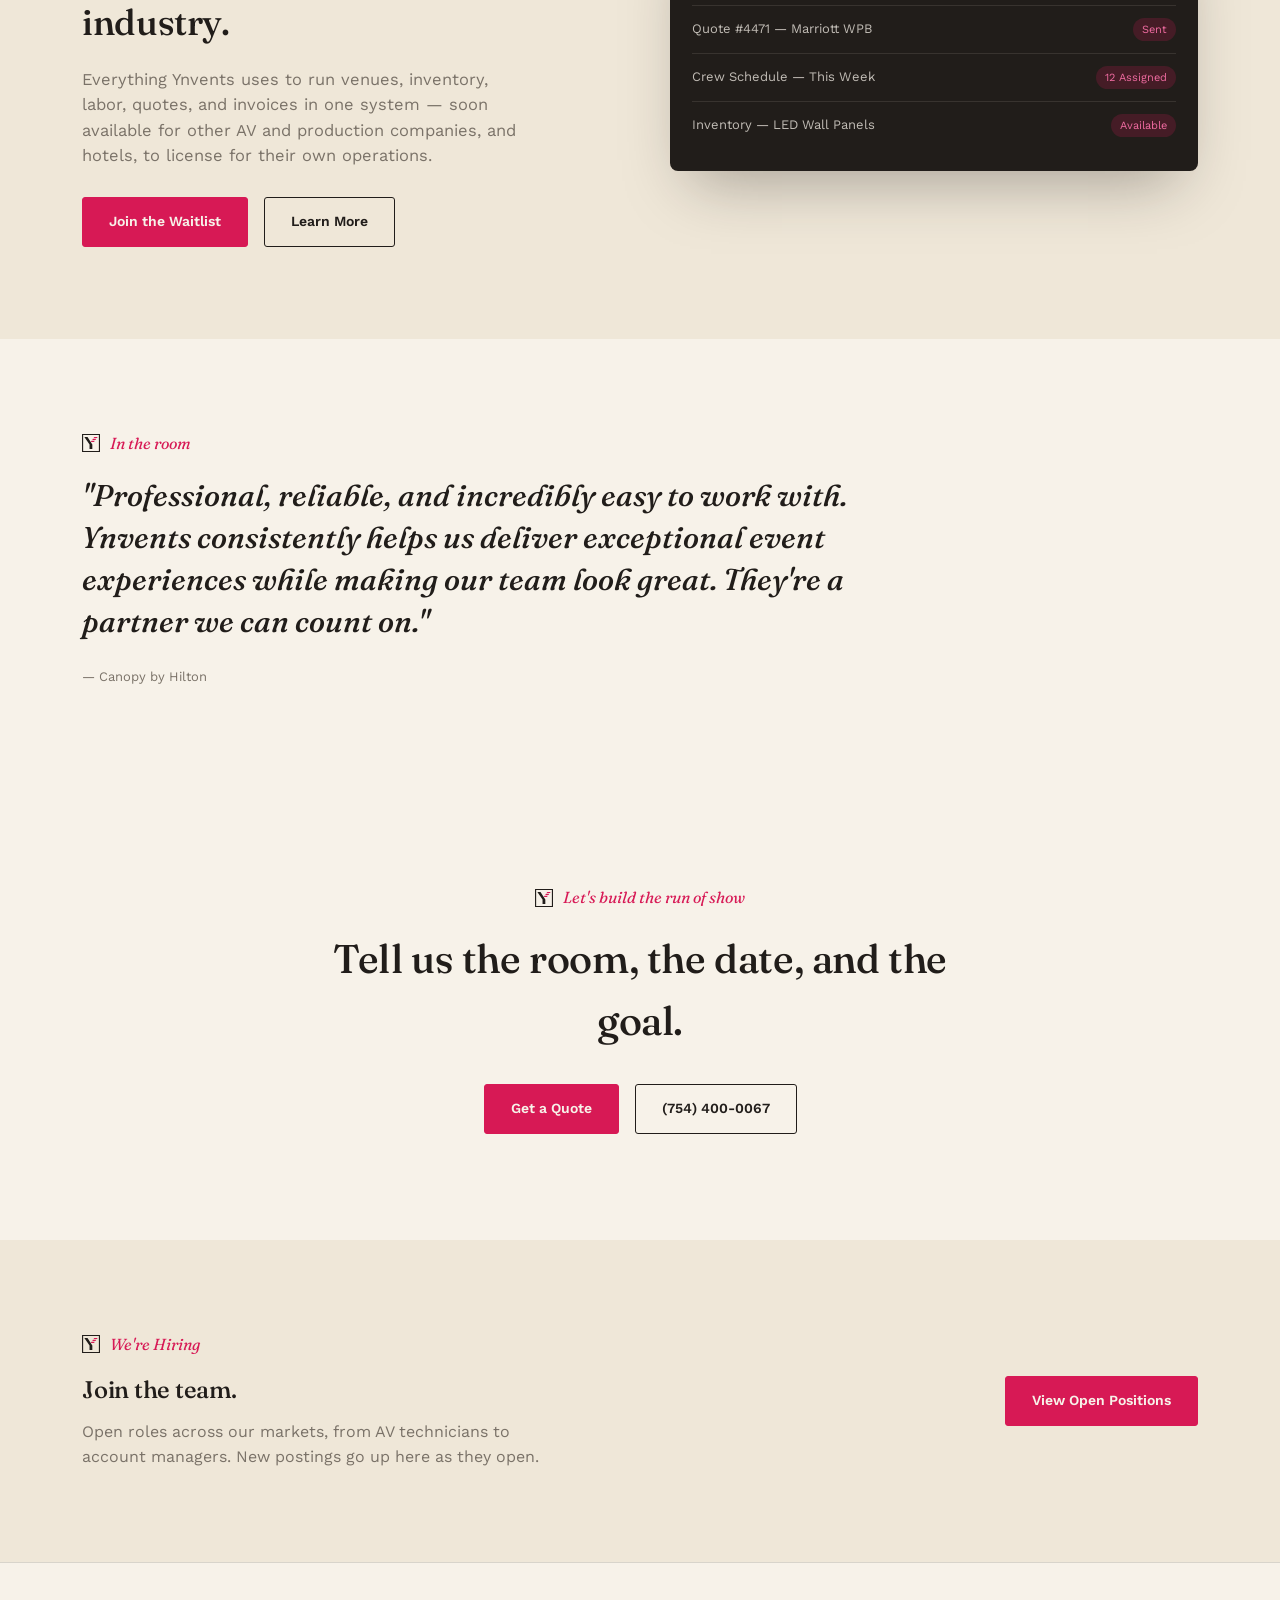
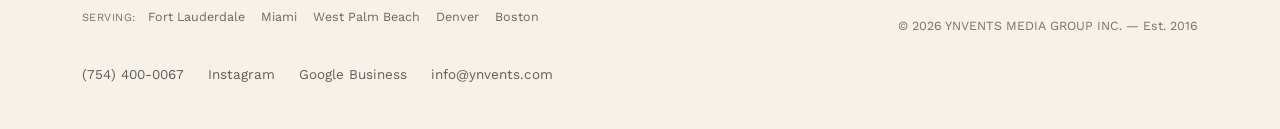
==== commit 72de5639: "Rebuild city landing pages; fix sitewide mobile viewport bug City pages were near-duplicate thin con" ====
--- a/index.html
+++ b/index.html
@@ -2,6 +2,7 @@
 <html lang="en">
 <head>
 <meta charset="UTF-8">
+<meta name="viewport" content="width=device-width, initial-scale=1">
 <title>Ynvents Media Group | Audio Visual & Event Technology Company</title>
 <meta name="description" content="Full-service audio, lighting, video, and streaming for hotels, conferences, and events. Serving Fort Lauderdale, Miami, West Palm Beach, Denver, and Boston.">
 <link rel="canonical" href="https://www.ynvents.com/">
@@ -40,8 +41,22 @@
     "addressCountry": "US"
   },
   "sameAs": [
-    "http://www.instagram.com/ynventsuccess"
-  ]
+    "http://www.instagram.com/ynventsuccess",
+    "https://maps.google.com/?cid=14696655073350239468"
+  ],
+  "logo": "https://www.ynvents.com/assets/logo-lockup.svg",
+  "foundingDate": "2016",
+  "hasOfferCatalog": {
+    "@type": "OfferCatalog",
+    "name": "Audio Visual Services",
+    "itemListElement": [
+      {"@type": "Offer", "itemOffered": {"@type": "Service", "name": "Sound & Audio Engineering"}},
+      {"@type": "Offer", "itemOffered": {"@type": "Service", "name": "Lighting Design & Staging"}},
+      {"@type": "Offer", "itemOffered": {"@type": "Service", "name": "Video, LED Walls & Projection"}},
+      {"@type": "Offer", "itemOffered": {"@type": "Service", "name": "Virtual & Hybrid Event Production"}},
+      {"@type": "Offer", "itemOffered": {"@type": "Service", "name": "Hotel & Venue AV Partnerships"}}
+    ]
+  }
 }
 </script>
 <link rel="preconnect" href="https://fonts.googleapis.com">
@@ -173,8 +188,8 @@
 
 <footer><div class="wrap">
   <div class="footer-locations"><span class="floc-label">Serving:</span><a href="fort-lauderdale.html">Fort Lauderdale</a><a href="miami.html">Miami</a><a href="west-palm-beach.html">West Palm Beach</a><a href="denver.html">Denver</a><a href="boston.html">Boston</a></div>
-  <div class="fword">© 2026 YNVENTS MEDIA GROUP INC.</div>
-  <div class="flinks"><a href="http://www.instagram.com/ynventsuccess" target="_blank" rel="noopener">Instagram</a><a href="https://maps.google.com/?cid=14696655073350239468" target="_blank" rel="noopener">Google Business</a><a href="mailto:info@ynvents.com">info@ynvents.com</a></div>
+  <div class="fword">© 2026 YNVENTS MEDIA GROUP INC. — Est. 2016</div>
+  <div class="flinks"><a href="tel:+17544000067">(754) 400-0067</a><a href="http://www.instagram.com/ynventsuccess" target="_blank" rel="noopener">Instagram</a><a href="https://maps.google.com/?cid=14696655073350239468" target="_blank" rel="noopener">Google Business</a><a href="mailto:info@ynvents.com">info@ynvents.com</a></div>
 </div></footer>
 </body>
 </html>
--- a/assets/site.css
+++ b/assets/site.css
@@ -85,7 +85,7 @@
 .footer-locations a:hover{opacity:1;color:var(--pink)}
 footer .wrap{display:flex;justify-content:space-between;align-items:center;flex-wrap:wrap;gap:20px}
 footer .fword{font-size:12.5px;color:var(--muted)}
-footer .flinks{display:flex;gap:24px;font-size:13.5px}
+footer .flinks{display:flex;gap:24px;font-size:13.5px;flex-wrap:wrap}
 footer .flinks a{color:var(--ink);opacity:.7;text-decoration:none}
 .page-hero{padding:80px 0 60px;border-bottom:1px solid var(--line)}
 .page-hero.noline{border-bottom:none}
@@ -181,6 +181,26 @@
 .side-info{position:sticky;top:110px}
 .side-info .promise{margin-top:34px;padding-top:28px;border-top:1px solid var(--line)}
 .side-info .promise p{font-size:14.5px;color:var(--muted);margin-top:10px}
+.local-map{display:grid;grid-template-columns:repeat(3,1fr);gap:26px;margin-top:38px}
+.local-map .zone{border-top:2px solid var(--pink);padding-top:16px}
+.local-map .zone h3{font-size:17px;margin-bottom:8px}
+.local-map .zone p{font-size:14px;color:var(--muted);line-height:1.62}
+.runsheet{display:grid;grid-template-columns:1fr 1fr;gap:60px;align-items:start}
+.runsheet .steps{list-style:none;margin-top:6px}
+.runsheet .steps li{display:grid;grid-template-columns:64px 1fr;gap:16px;padding:16px 0;border-bottom:1px solid var(--line)}
+.runsheet .steps li:last-child{border-bottom:none}
+.runsheet .steps .when{font-family:'Fraunces',serif;font-style:italic;font-size:14px;color:var(--pink);padding-top:2px}
+.runsheet .steps .what{font-size:14.5px;opacity:.82;line-height:1.6}
+.faq-list{display:grid;gap:1px;background:var(--line);border:1px solid var(--line);border-radius:6px;overflow:hidden;margin-top:12px}
+.faq-item{background:var(--paper);padding:26px 28px}
+.faq-item h3{font-size:18px;margin-bottom:8px}
+.faq-item p{font-size:14.5px;color:var(--muted);line-height:1.65}
+.link-card{background:var(--paper-2);padding:28px 24px;border-radius:6px;border:1px solid var(--line);text-decoration:none;color:inherit;display:block;transition:transform .15s ease,border-color .15s ease}
+.link-card:hover{transform:translateY(-2px);border-color:var(--pink)}
+.link-card .num{font-family:'Fraunces',serif;font-style:italic;font-size:14px;color:var(--pink)}
+.link-card h3{font-size:19px;margin:12px 0 9px}
+.link-card p{font-size:13.5px;color:var(--muted);line-height:1.6}
+@media (max-width:860px){.local-map{grid-template-columns:1fr}.runsheet{grid-template-columns:1fr;gap:36px}}
 @media (max-width:960px){.masonry{column-count:3}}
 @media (max-width:860px){
 .navlinks{display:none}
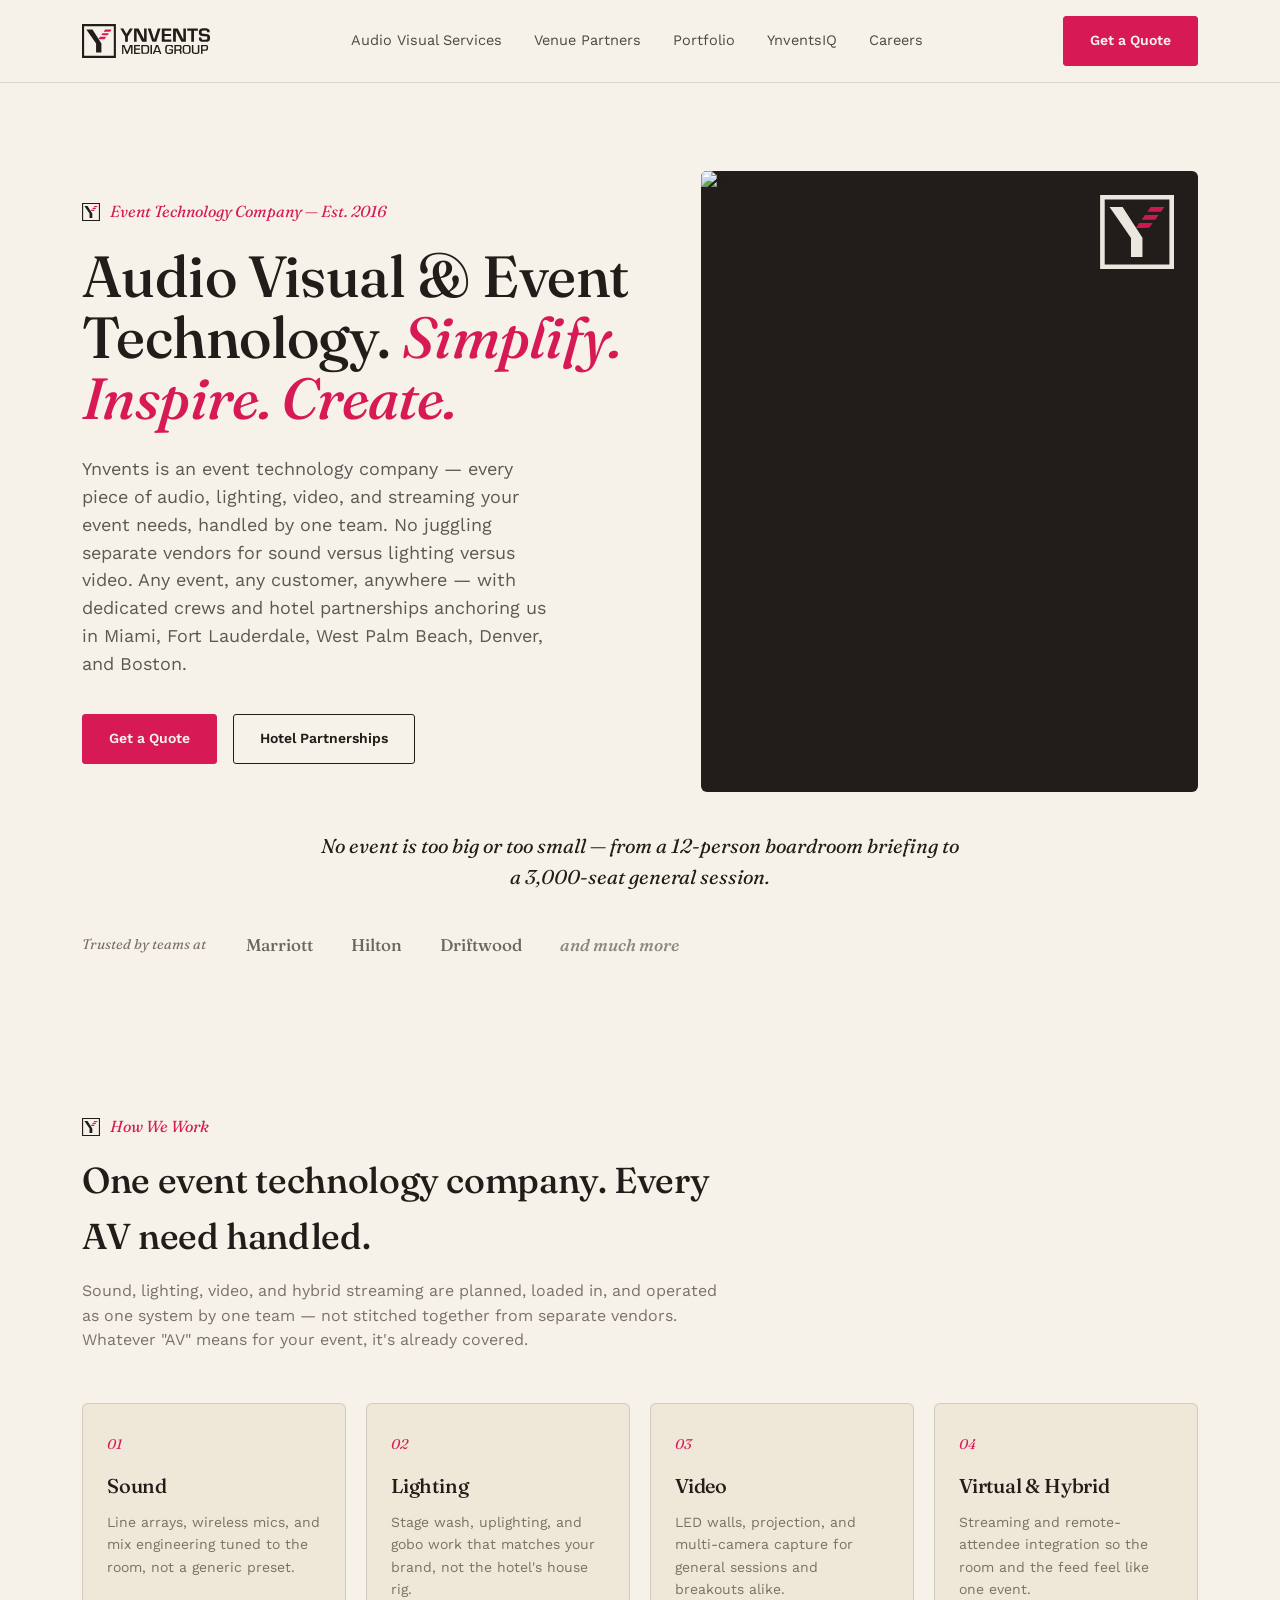
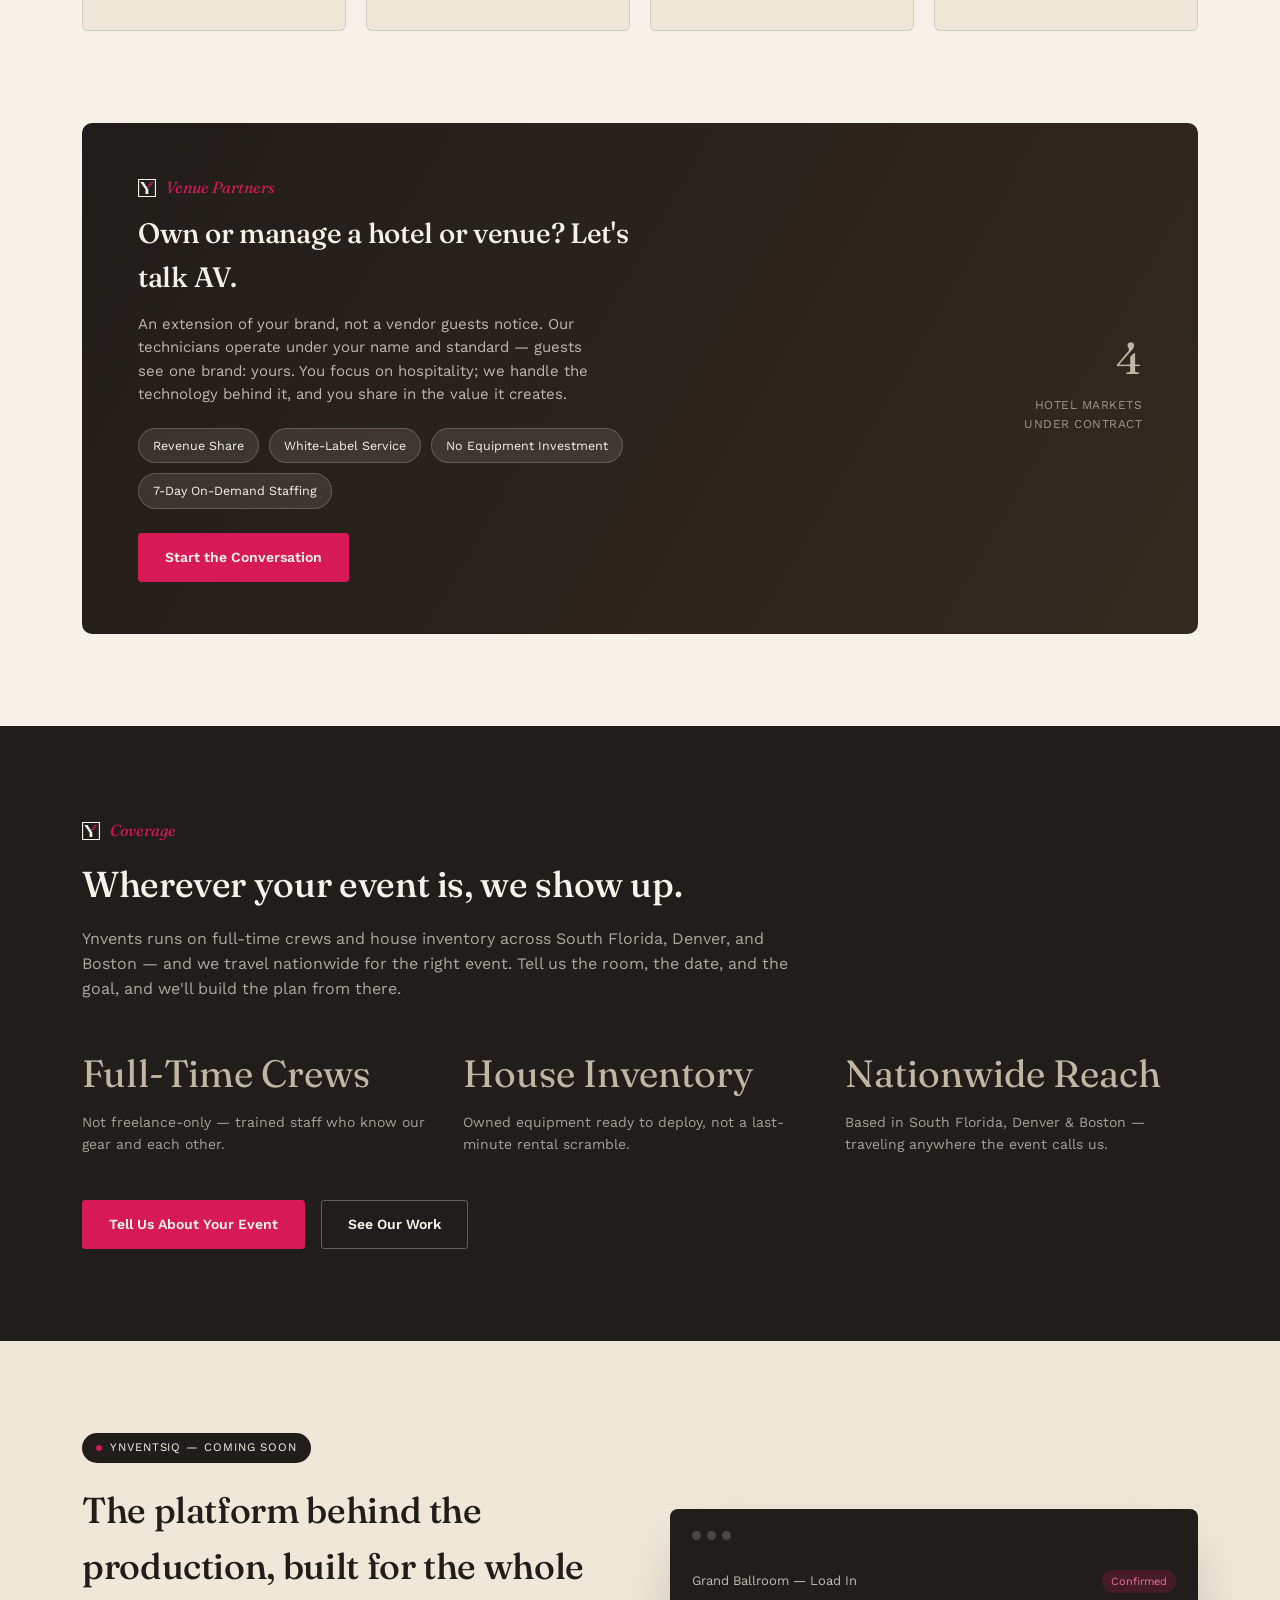
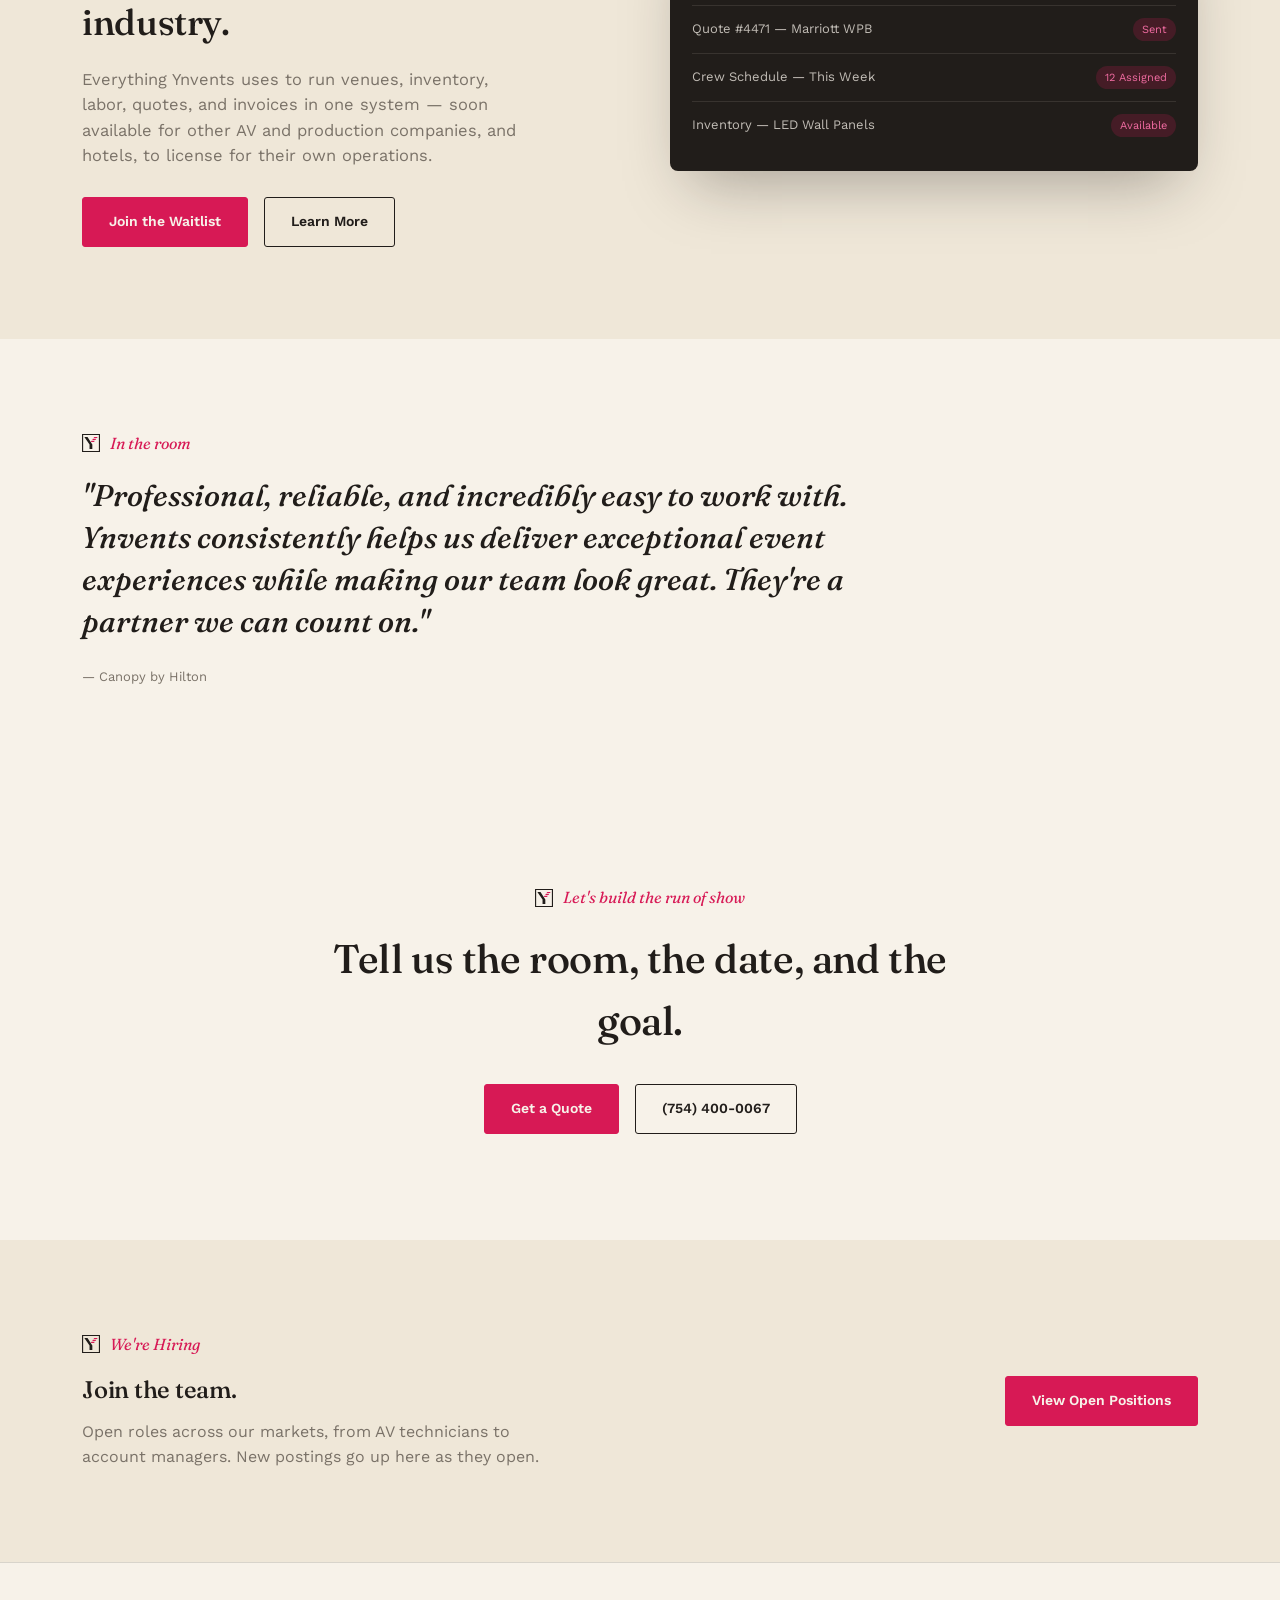
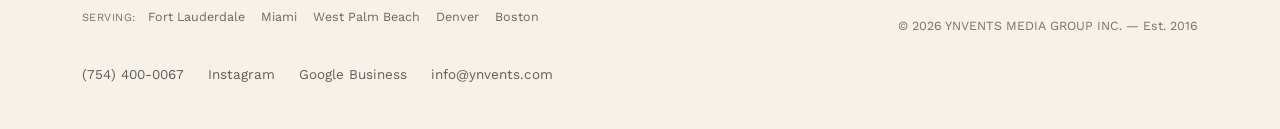
==== commit 62b00985: "SEO: cut image payload ~90%, add vercel.json, 404 page, schema rework Images (the big one): every ph" ====
--- a/index.html
+++ b/index.html
@@ -11,7 +11,10 @@
 <meta property="og:title" content="Ynvents Media Group | Audio Visual & Event Technology Company">
 <meta property="og:description" content="Full-service audio, lighting, video, and streaming for hotels, conferences, and events. Serving Fort Lauderdale, Miami, West Palm Beach, Denver, and Boston.">
 <meta property="og:url" content="https://www.ynvents.com/">
-<meta property="og:image" content="https://static.wixstatic.com/media/eada11230d234e4c894cbd13990179c9.jpg">
+<meta property="og:image" content="https://static.wixstatic.com/media/eada11230d234e4c894cbd13990179c9.jpg/v1/fill/w_1200,h_630,al_c,q_80,enc_auto/eada11230d234e4c894cbd13990179c9.jpg">
+<meta property="og:image:width" content="1200">
+<meta property="og:image:height" content="630">
+<meta name="twitter:image" content="https://static.wixstatic.com/media/eada11230d234e4c894cbd13990179c9.jpg/v1/fill/w_1200,h_630,al_c,q_80,enc_auto/eada11230d234e4c894cbd13990179c9.jpg">
 <meta name="twitter:card" content="summary_large_image">
 <meta name="twitter:title" content="Ynvents Media Group | Audio Visual & Event Technology Company">
 <meta name="twitter:description" content="Full-service audio, lighting, video, and streaming for hotels, conferences, and events. Serving Fort Lauderdale, Miami, West Palm Beach, Denver, and Boston.">
@@ -20,8 +23,9 @@
 {
   "@context": "https://schema.org",
   "@type": "LocalBusiness",
+  "@id": "https://www.ynvents.com/#business",
   "name": "Ynvents Media Group",
-  "image": "https://static.wixstatic.com/media/eada11230d234e4c894cbd13990179c9.jpg",
+  "image": "https://static.wixstatic.com/media/eada11230d234e4c894cbd13990179c9.jpg/v1/fill/w_1200,h_630,al_c,q_80,enc_auto/eada11230d234e4c894cbd13990179c9.jpg",
   "url": "https://www.ynvents.com/",
   "telephone": "+1-754-400-0067",
   "email": "info@ynvents.com",
@@ -79,15 +83,15 @@
 <section class="hero"><div class="wrap hero-grid">
   <div>
     <div class="eyebrow"><img src="/assets/icon-black.svg" alt="">Event Technology Company — Est. 2016</div>
-    <h1>Simplify. Inspire. <em>Create.</em></h1>
-    <p class="lead">Ynvents is an event technology company — every piece of audio, lighting, video, and streaming your event needs, handled by one team. No juggling separate vendors for sound versus lighting versus video. Any event, any customer, anywhere — with dedicated crews and hotel partnerships anchoring us in Miami, Fort Lauderdale, West Palm Beach, and Denver.</p>
+    <h1>Audio Visual &amp; Event Technology. <em>Simplify. Inspire. Create.</em></h1>
+    <p class="lead">Ynvents is an event technology company — every piece of audio, lighting, video, and streaming your event needs, handled by one team. No juggling separate vendors for sound versus lighting versus video. Any event, any customer, anywhere — with dedicated crews and hotel partnerships anchoring us in Miami, Fort Lauderdale, West Palm Beach, Denver, and Boston.</p>
     <div class="hero-ctas">
       <a href="get-a-quote.html" class="cta-btn">Get a Quote</a>
       <a href="#hotels" class="cta-btn ghost">Hotel Partnerships</a>
     </div>
   </div>
   <div class="hero-photo">
-    <img class="bg" src="https://static.wixstatic.com/media/eada11230d234e4c894cbd13990179c9.jpg" alt="Ynvents sound equipment">
+    <img class="bg" src="https://static.wixstatic.com/media/eada11230d234e4c894cbd13990179c9.jpg/v1/fill/w_1000,h_1250,al_c,q_80,enc_auto/eada11230d234e4c894cbd13990179c9.jpg" alt="Ynvents sound equipment" width="1000" height="1250" fetchpriority="high" decoding="async">
     <img class="icon-big" src="/assets/icon-paper.svg" alt="">
   </div>
 </div></section>
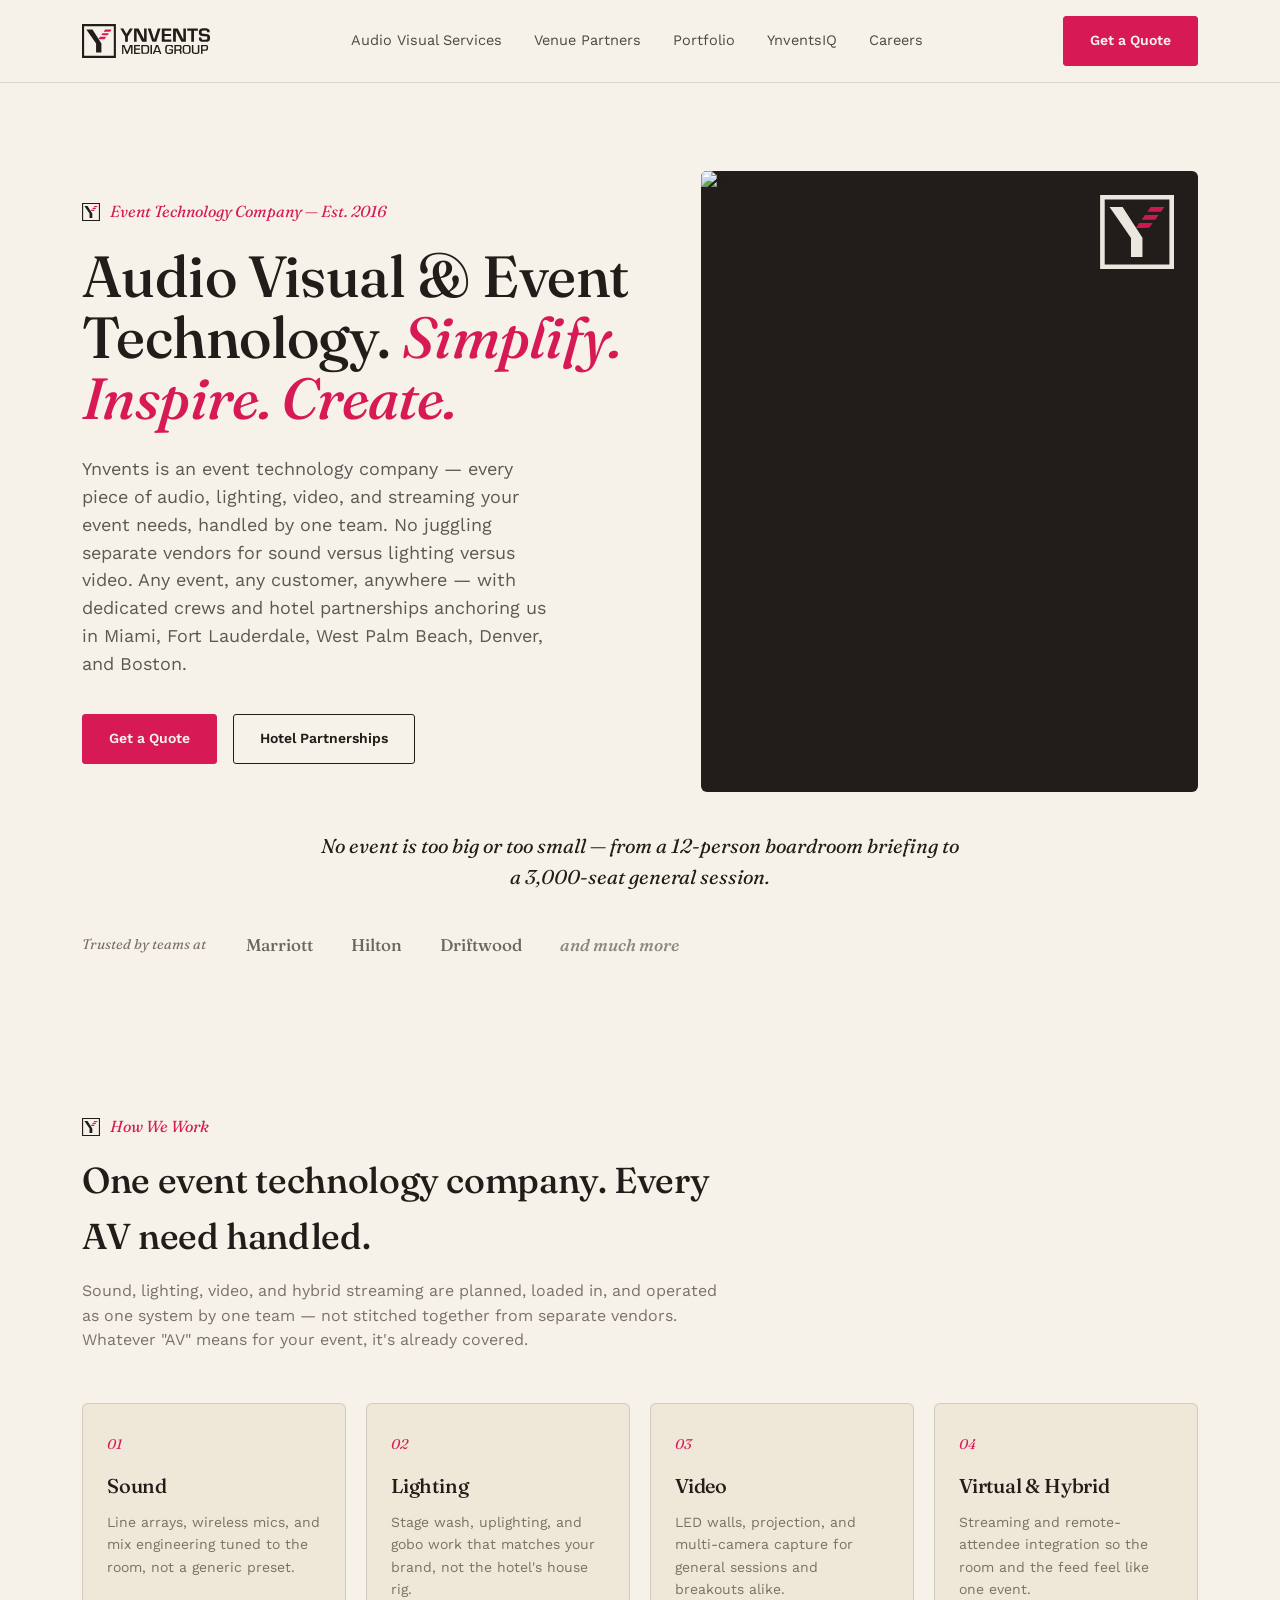
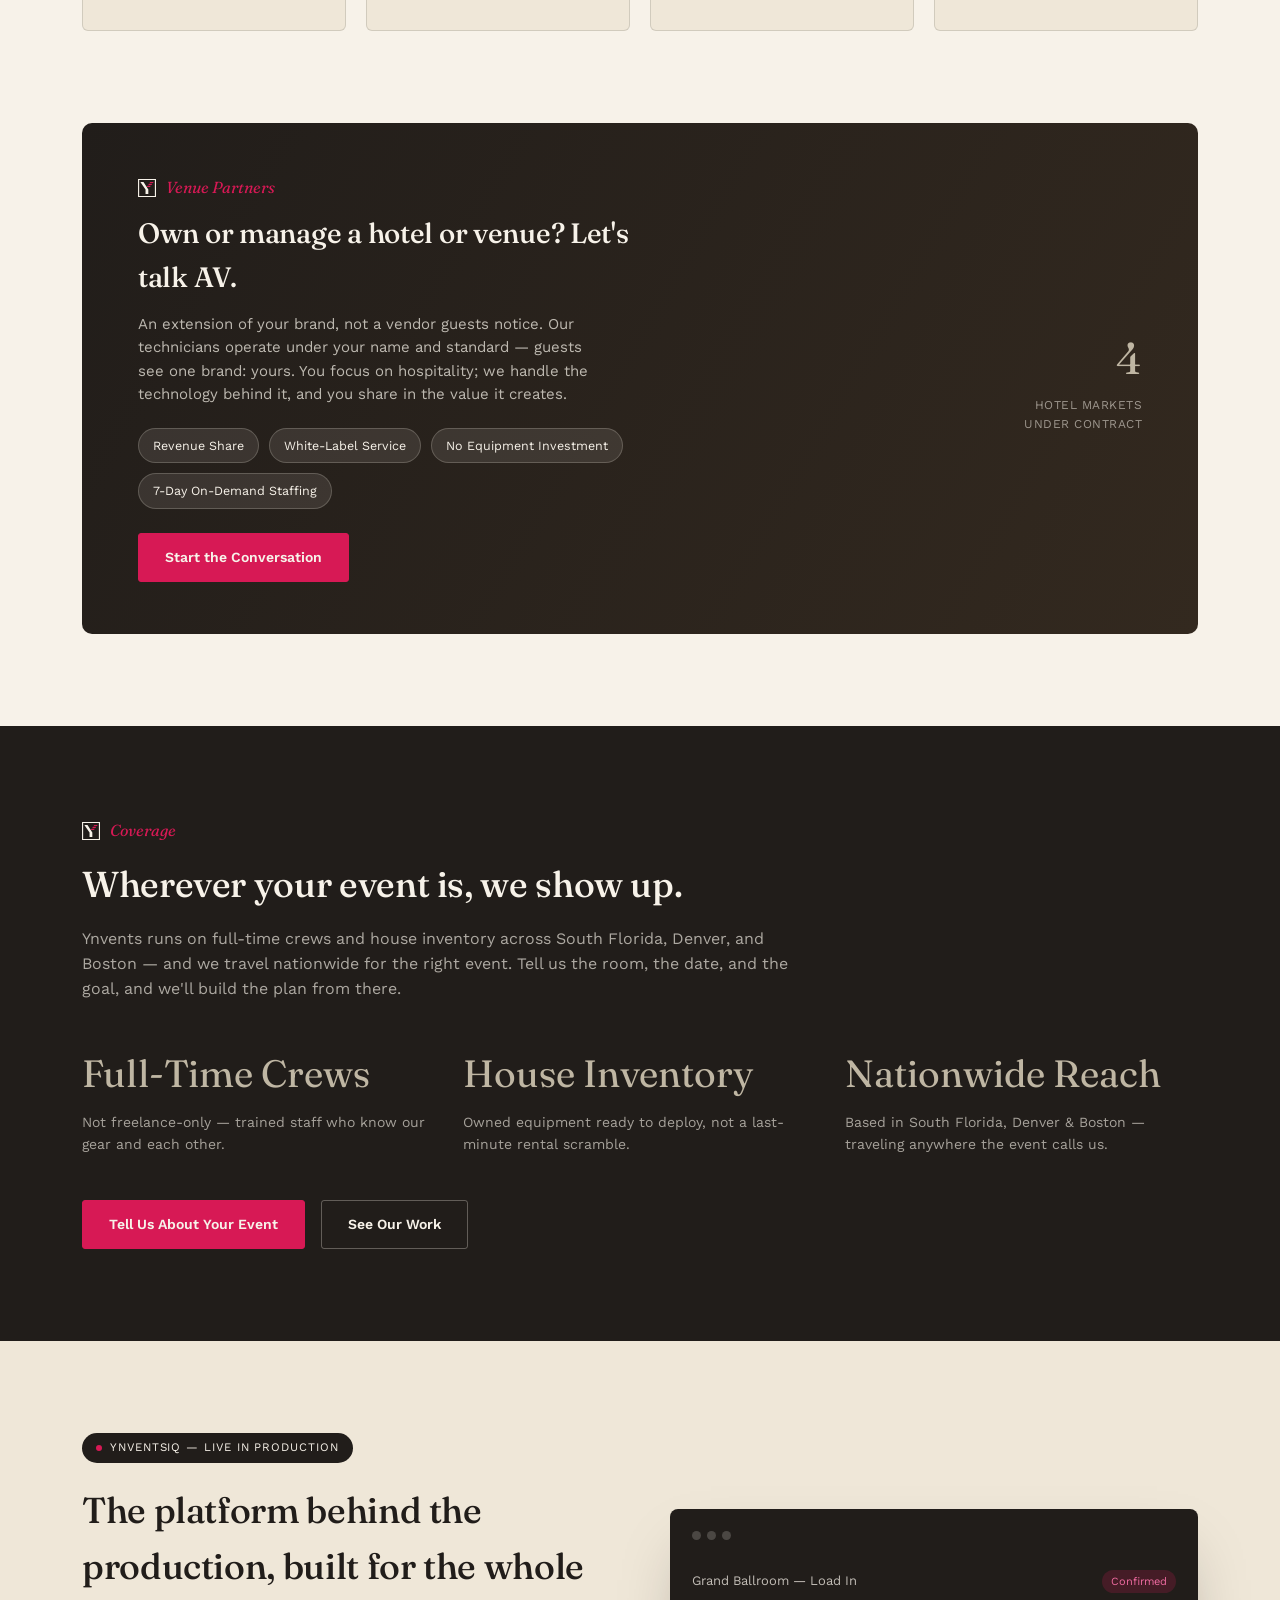
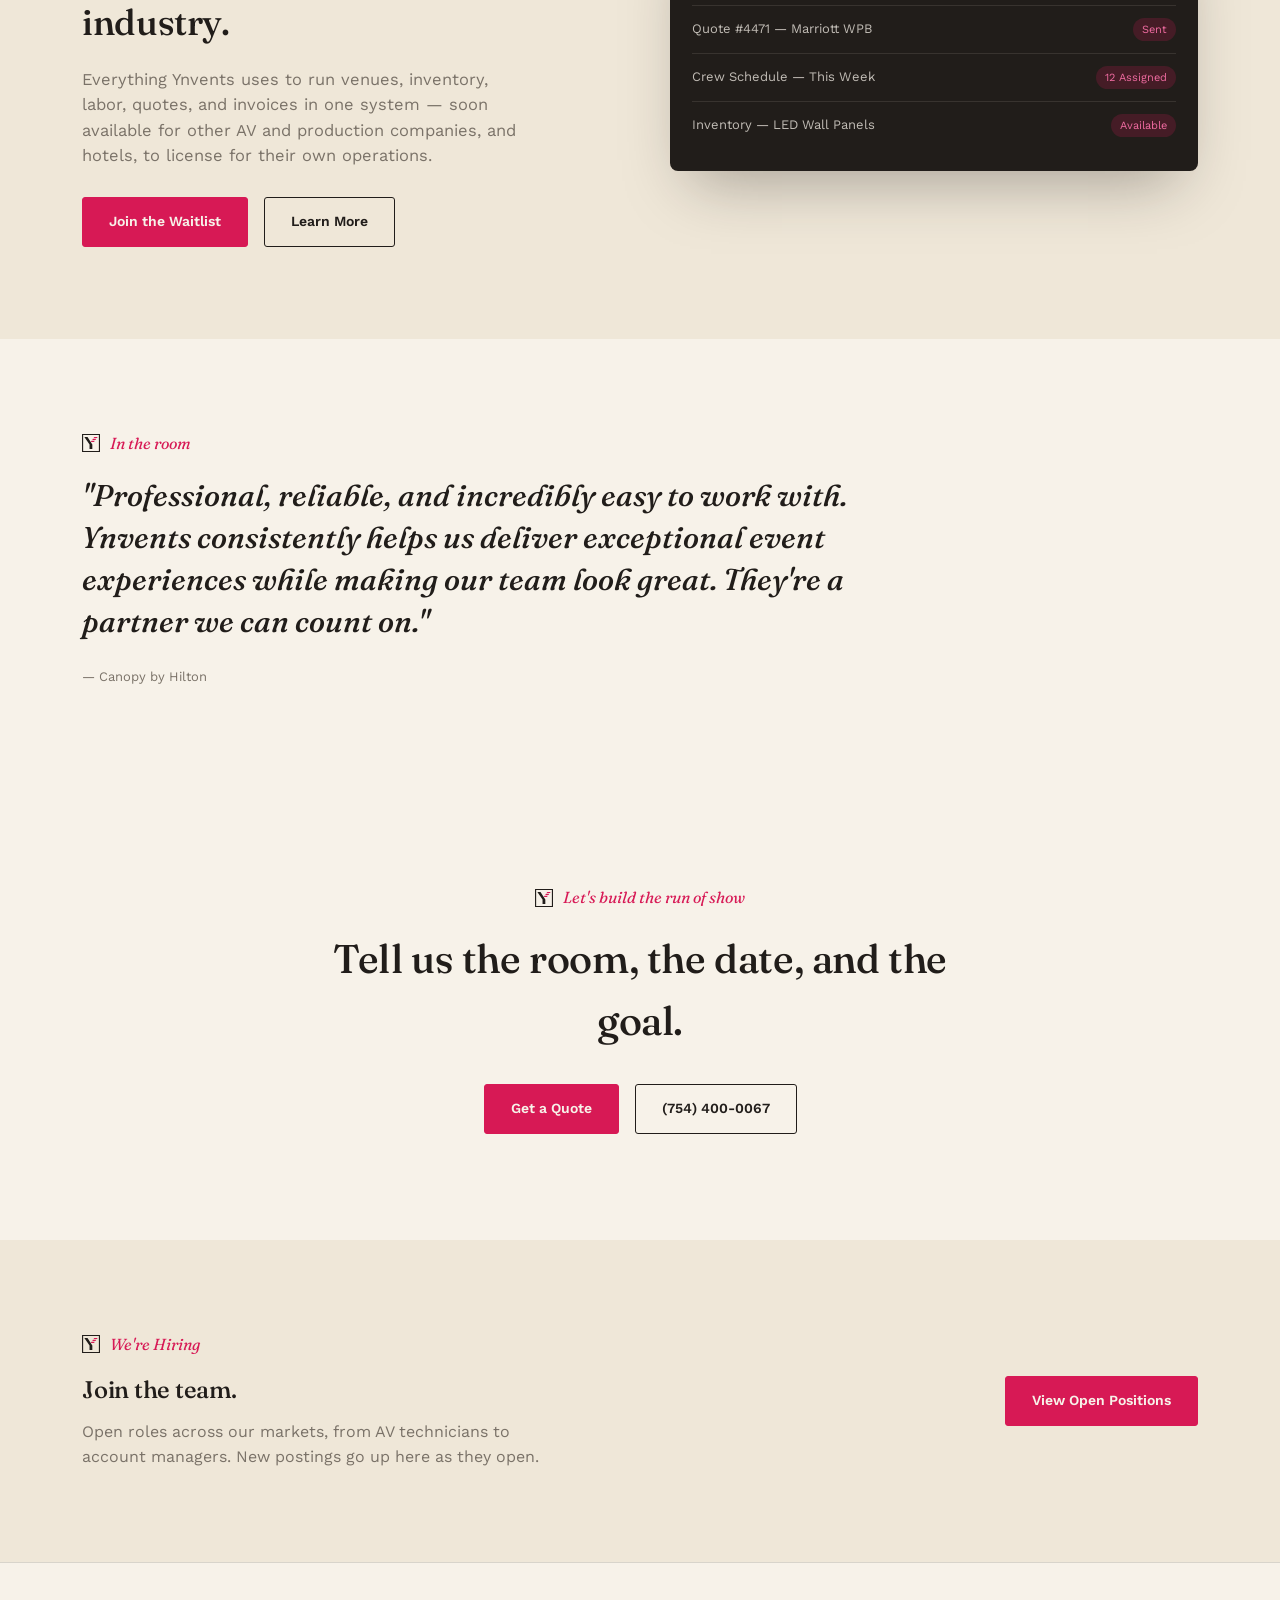
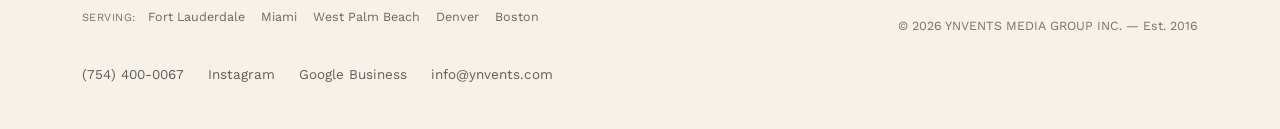
==== commit e1fd5646: "Fix dead YnventsIQ waitlist form; align IQ badge; breadcrumbs sitewide The waitlist was not a form. " ====
--- a/index.html
+++ b/index.html
@@ -149,11 +149,11 @@
 
 <section class="iq-section" id="iq"><div class="wrap iq-grid">
   <div>
-    <div class="iq-badge"><span class="dot"></span>YnventsIQ — Coming Soon</div>
+    <div class="iq-badge"><span class="dot"></span>YnventsIQ — Live in Production</div>
     <h2>The platform behind the production, built for the whole industry.</h2>
     <p class="lead">Everything Ynvents uses to run venues, inventory, labor, quotes, and invoices in one system — soon available for other AV and production companies, and hotels, to license for their own operations.</p>
     <div class="hero-ctas">
-      <a href="ynventsiq.html" class="cta-btn">Join the Waitlist</a>
+      <a href="ynventsiq.html#waitlist" class="cta-btn">Join the Waitlist</a>
       <a href="ynventsiq.html" class="cta-btn ghost">Learn More</a>
     </div>
   </div>
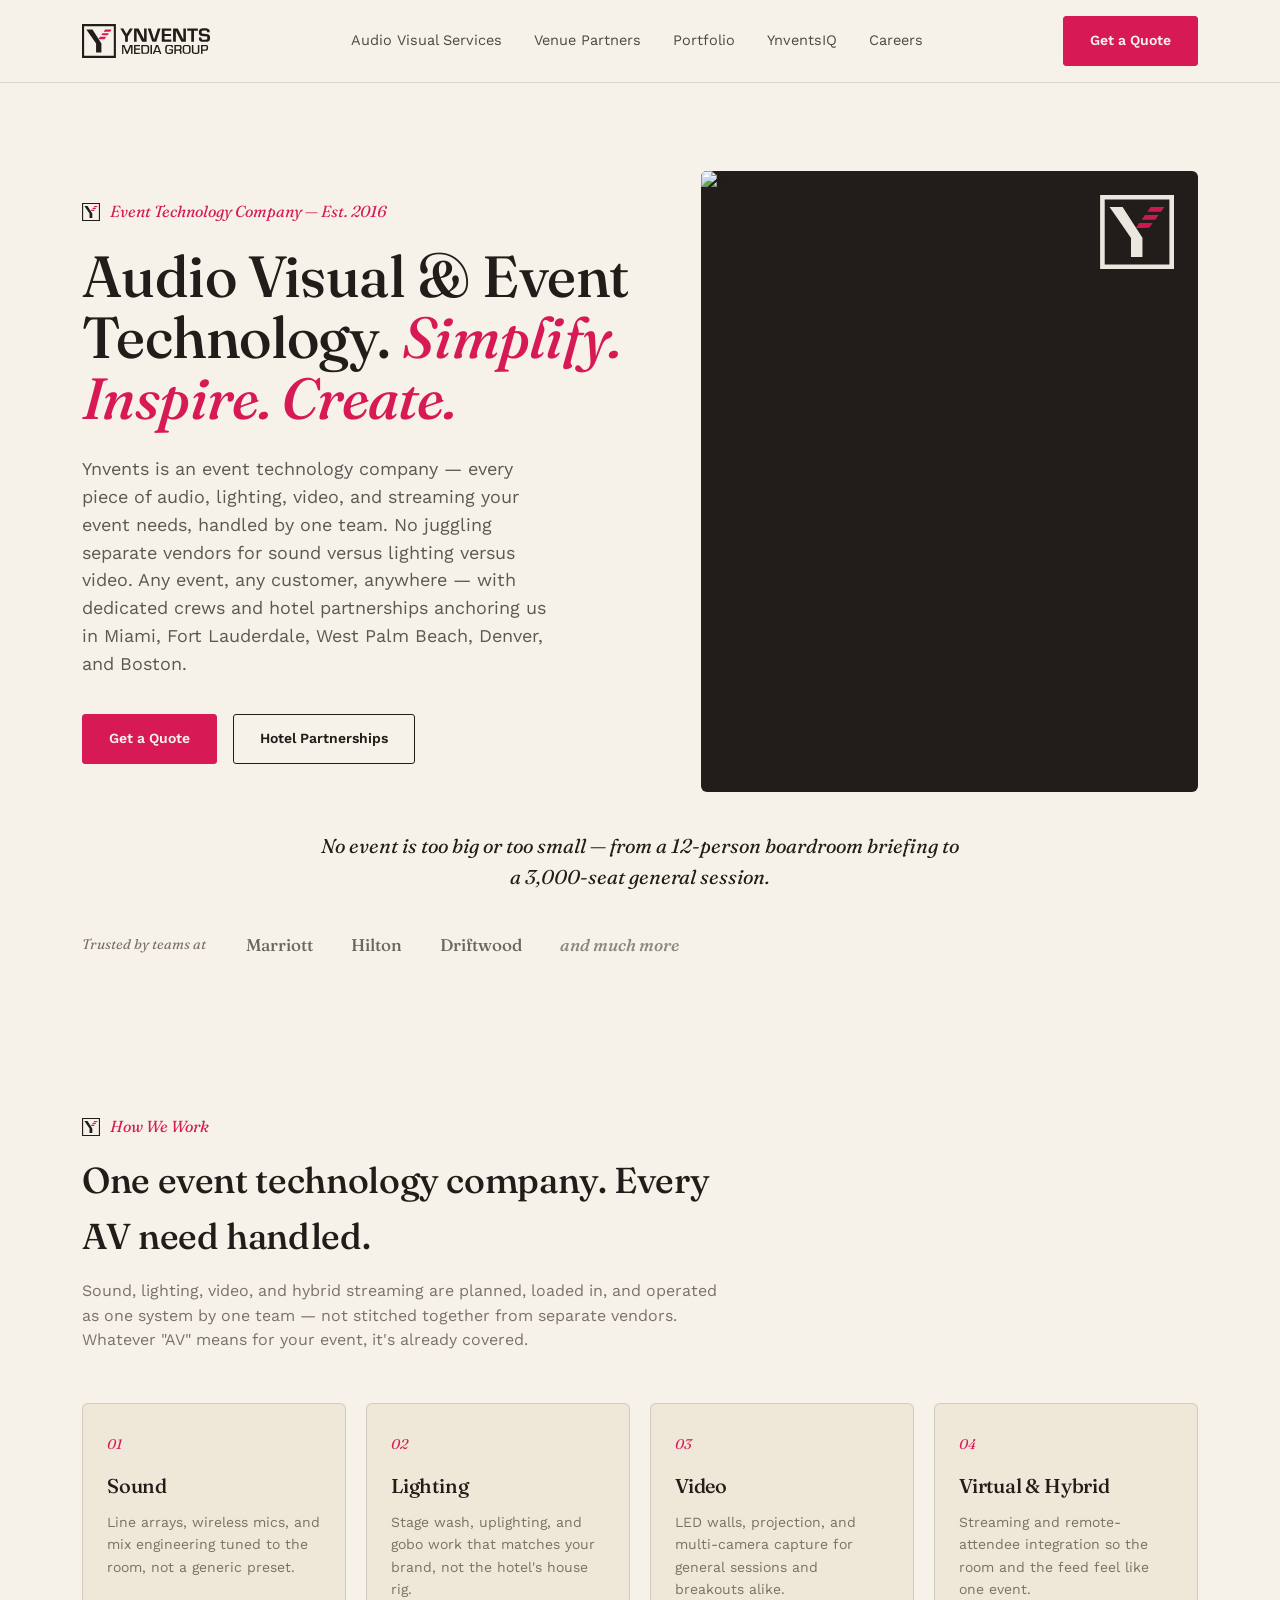
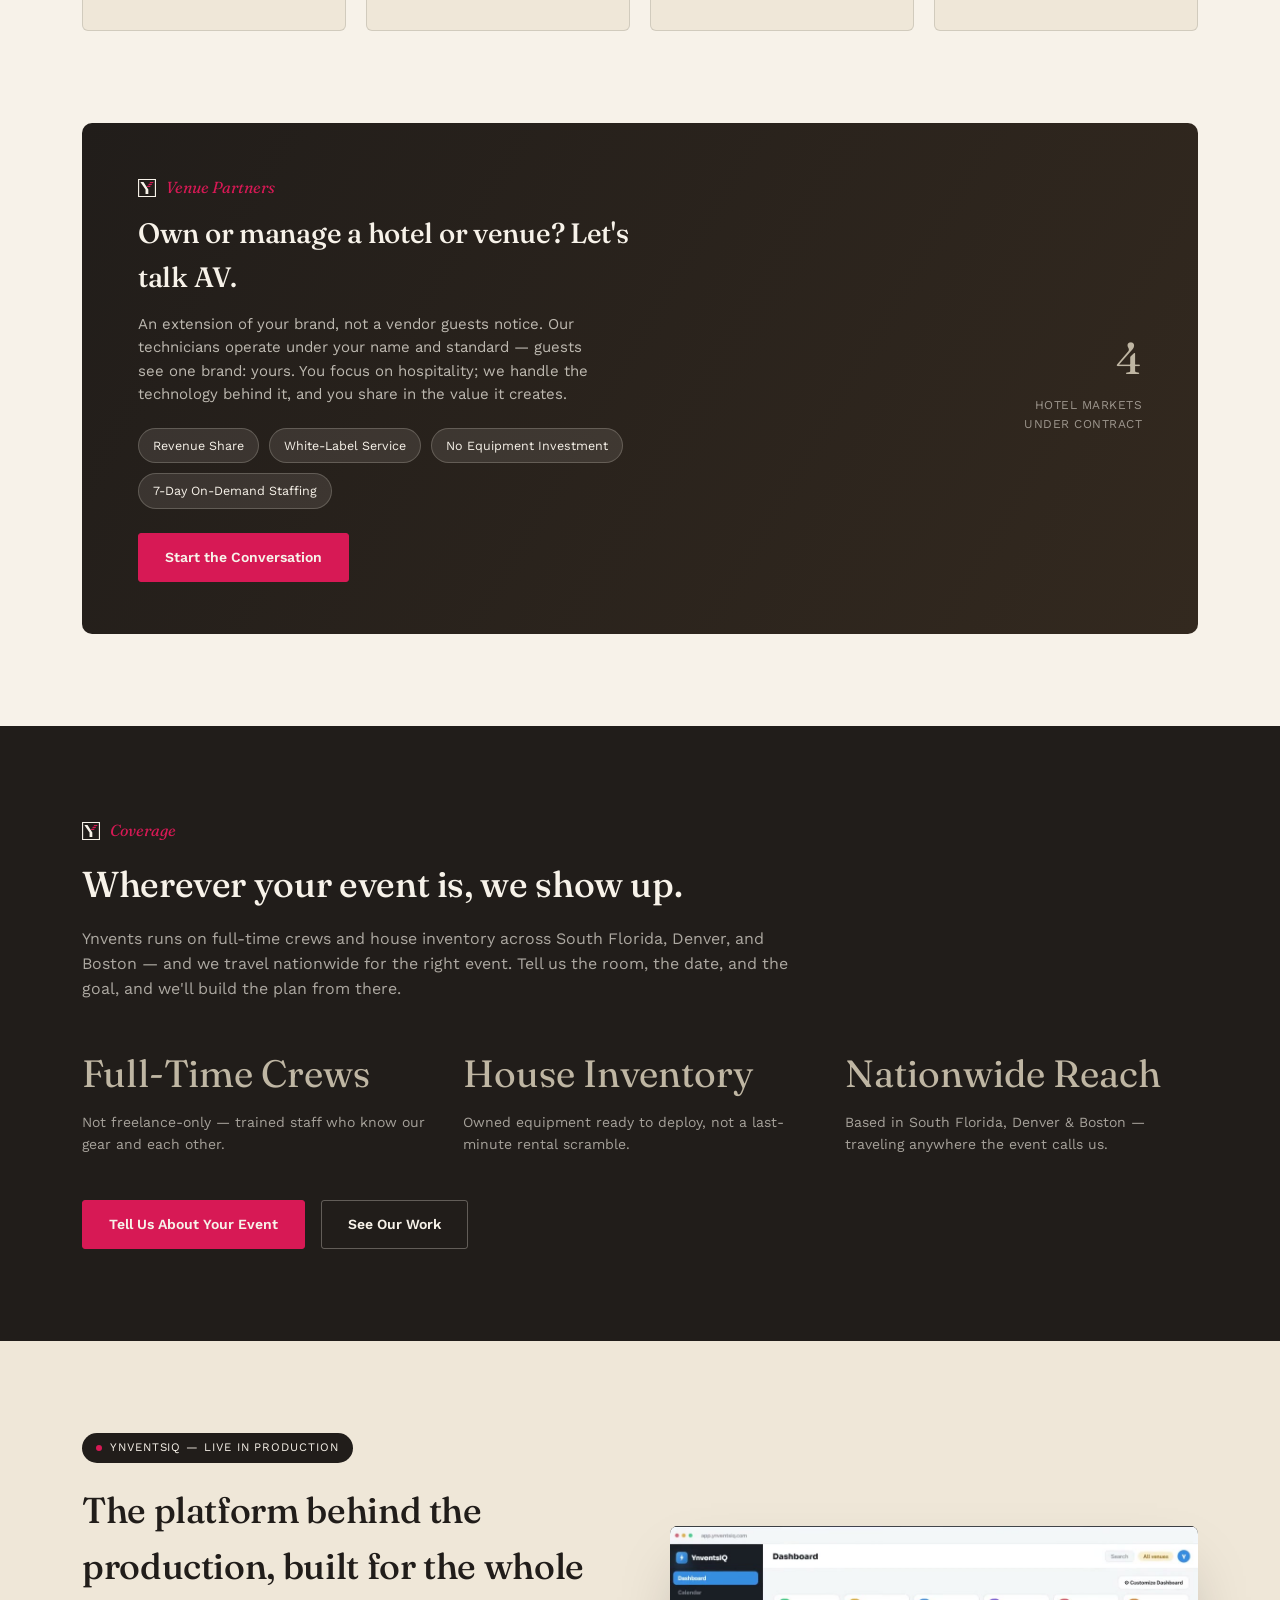
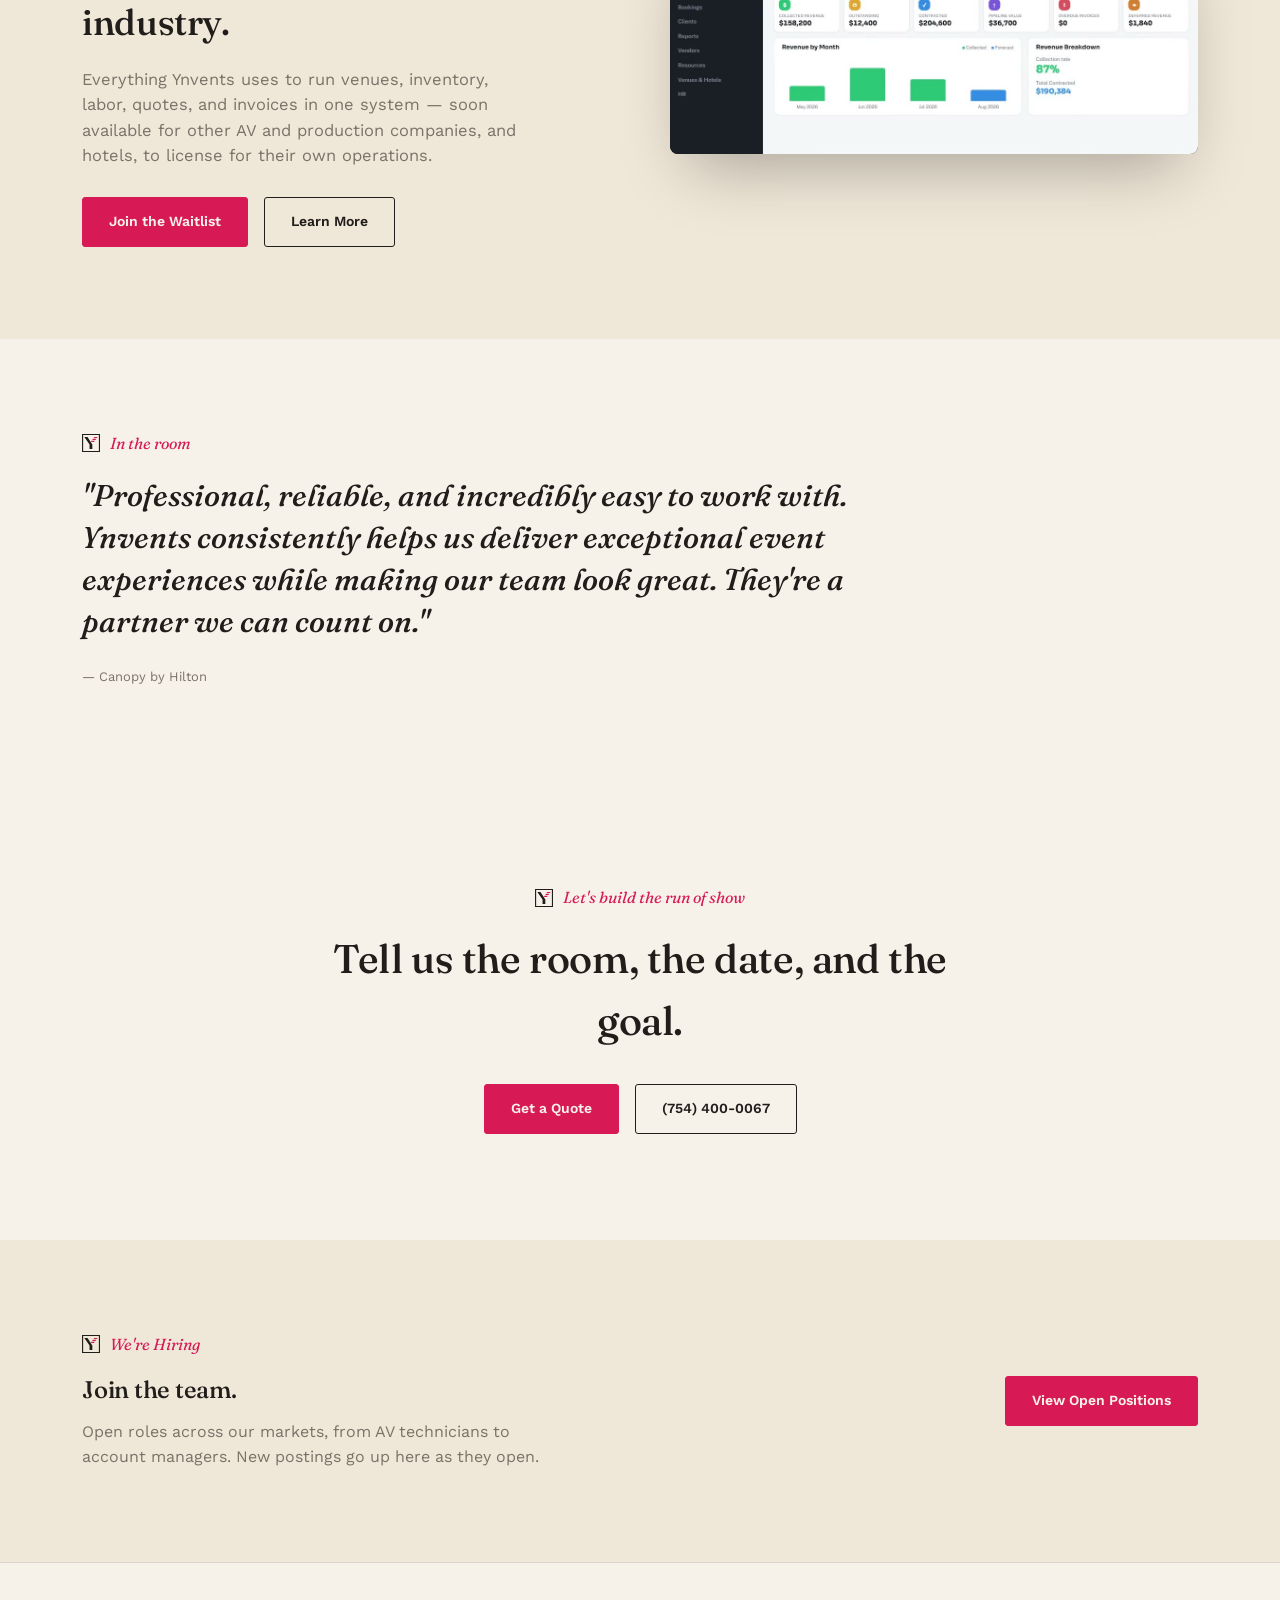
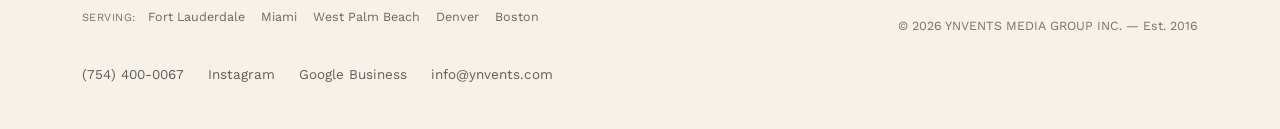
==== commit 3d00b725: "Size down platform video; replace homepage IQ mock with a real screenshot Video: max-width 920px -> " ====
--- a/index.html
+++ b/index.html
@@ -157,13 +157,7 @@
       <a href="ynventsiq.html" class="cta-btn ghost">Learn More</a>
     </div>
   </div>
-  <div class="iq-mock">
-    <div class="bar"><span></span><span></span><span></span></div>
-    <div class="row"><span>Grand Ballroom — Load In</span><span class="pill">Confirmed</span></div>
-    <div class="row"><span>Quote #4471 — Marriott WPB</span><span class="pill">Sent</span></div>
-    <div class="row"><span>Crew Schedule — This Week</span><span class="pill">12 Assigned</span></div>
-    <div class="row"><span>Inventory — LED Wall Panels</span><span class="pill">Available</span></div>
-  </div>
+  <div class="iq-shot"><img src="/assets/ynventsiq-dashboard.jpg" alt="The YnventsIQ dashboard showing collected revenue, outstanding and contracted totals, pipeline value, and revenue by month" width="1114" height="480" loading="lazy" decoding="async"></div>
 </div></section>
 
 <section class="testimonial"><div class="wrap">
--- a/assets/site.css
+++ b/assets/site.css
@@ -63,12 +63,8 @@
 @keyframes pulse{0%,100%{opacity:1}50%{opacity:.3}}
 .iq-grid h2{font-size:36px;margin-bottom:16px}
 .iq-grid p.lead{font-size:16.5px;color:var(--muted);margin-bottom:28px;max-width:440px}
-.iq-mock{background:var(--ink);border-radius:8px;padding:22px;box-shadow:0 30px 60px -20px rgba(33,29,26,.35)}
-.iq-mock .bar{display:flex;gap:6px;margin-bottom:18px}
-.iq-mock .bar span{width:9px;height:9px;border-radius:50%;background:rgba(247,242,233,.2)}
-.iq-mock .row{display:flex;justify-content:space-between;align-items:center;padding:12px 0;border-bottom:1px solid rgba(247,242,233,.1);font-size:13px;color:rgba(247,242,233,.75)}
-.iq-mock .row:last-child{border-bottom:none}
-.iq-mock .pill{background:rgba(215,25,85,.2);color:#ef6ba0;font-size:11px;padding:3px 9px;border-radius:20px}
+.iq-shot{border-radius:8px;overflow:hidden;box-shadow:0 30px 60px -20px rgba(33,29,26,.35);background:var(--ink);line-height:0}
+.iq-shot img{width:100%;height:auto;display:block}
 .testimonial blockquote{font-family:'Fraunces',serif;font-style:italic;font-size:30px;font-weight:500;line-height:1.4;max-width:800px}
 .testimonial cite{display:block;margin-top:24px;font-style:normal;font-size:13px;color:var(--muted)}
 .final-cta{text-align:center;padding:106px 0}
@@ -159,20 +155,17 @@
 .feature-card{background:var(--paper-2);padding:30px 26px;border-radius:6px;border:1px solid var(--line)}
 .feature-card h3{font-size:19px;margin-bottom:10px}
 .feature-card p{font-size:14.5px;color:var(--muted);line-height:1.6}
-.browser-frame{max-width:920px;margin:0 auto;border-radius:8px;overflow:hidden;border:1px solid var(--line);box-shadow:0 20px 50px -25px rgba(33,29,26,.3);background:#fff}
-.browser-chrome{background:#EDEBE6;padding:10px 14px;display:flex;align-items:center;gap:8px;border-bottom:1px solid #DCD9D2}
-.browser-chrome .dot{width:9px;height:9px;border-radius:50%;background:#D4D1C9}
-.browser-chrome .url{margin-left:10px;background:#fff;border:1px solid #DCD9D2;border-radius:4px;padding:4px 12px;font-size:11.5px;color:#8A857A}
-.iq-preview{background:#F7F6F3;padding:22px}
-.iq-stat-grid{display:grid;grid-template-columns:repeat(4,1fr);gap:10px;margin-bottom:12px}
-.iq-stat{background:#fff;border:1px solid #E4E1D9;border-radius:6px;padding:14px 16px;display:flex;align-items:center;gap:10px}
-.iq-stat .swatch{width:30px;height:30px;border-radius:6px;flex-shrink:0;display:flex;align-items:center;justify-content:center;font-weight:600;font-size:14px;color:#fff}
-.iq-stat .label{font-size:10px;letter-spacing:.04em;text-transform:uppercase;color:#9B968A}
-.iq-stat .value{font-weight:600;font-size:15.5px;color:#2B2822;margin-top:2px}
-.iq-chart{background:#fff;border:1px solid #E4E1D9;border-radius:6px;padding:16px 18px 10px;display:flex;align-items:flex-end;gap:8px;height:90px;margin-top:12px}
-.iq-chart .col{flex:1;background:#3FAE6E;border-radius:2px 2px 0 0}
-.iq-chart .col.light{background:#BFDCCB}
 .iq-caption{font-size:11px;color:var(--muted);padding:14px 0 16px;text-align:center}
+.video-frame{position:relative;max-width:760px;margin:0 auto;aspect-ratio:16/9;border-radius:8px;overflow:hidden;border:1px solid var(--line);box-shadow:0 20px 50px -25px rgba(33,29,26,.3);background:var(--ink)}
+.video-frame video{width:100%;height:100%;display:block;object-fit:cover}
+.video-toggle{position:absolute;bottom:12px;right:12px;width:34px;height:34px;border-radius:50%;border:0;padding:0;cursor:pointer;background:rgba(33,29,26,.55);opacity:0;transition:opacity .25s ease,background .25s ease;display:flex;align-items:center;justify-content:center}
+.video-frame:hover .video-toggle,.video-toggle:focus-visible{opacity:1}
+.video-toggle:hover{background:rgba(33,29,26,.82)}
+.video-toggle .bars{display:block;width:10px;height:12px;border-left:3px solid var(--paper);border-right:3px solid var(--paper)}
+.video-toggle .tri{display:block;width:0;height:0;border-style:solid;border-width:6px 0 6px 10px;border-color:transparent transparent transparent var(--paper);margin-left:3px}
+.video-toggle[data-state="playing"] .tri{display:none}
+.video-toggle[data-state="paused"] .bars{display:none}
+@media (prefers-reduced-motion:reduce){.video-toggle{opacity:1}}
 .waitlist{background:var(--paper-2);border-radius:10px;padding:56px;text-align:center}
 .waitlist h2{font-size:32px;margin-bottom:14px}
 .waitlist p{color:var(--muted);max-width:480px;margin:0 auto 28px}
@@ -220,7 +213,6 @@
 .form-grid{grid-template-columns:1fr}
 .form-row,.form-row-3{grid-template-columns:1fr}
 .features-grid{grid-template-columns:1fr}
-.iq-stat-grid{grid-template-columns:repeat(2,1fr)}
 .waitlist{padding:36px 24px}
 .waitlist-form{flex-direction:column}
 .side-info{position:static}
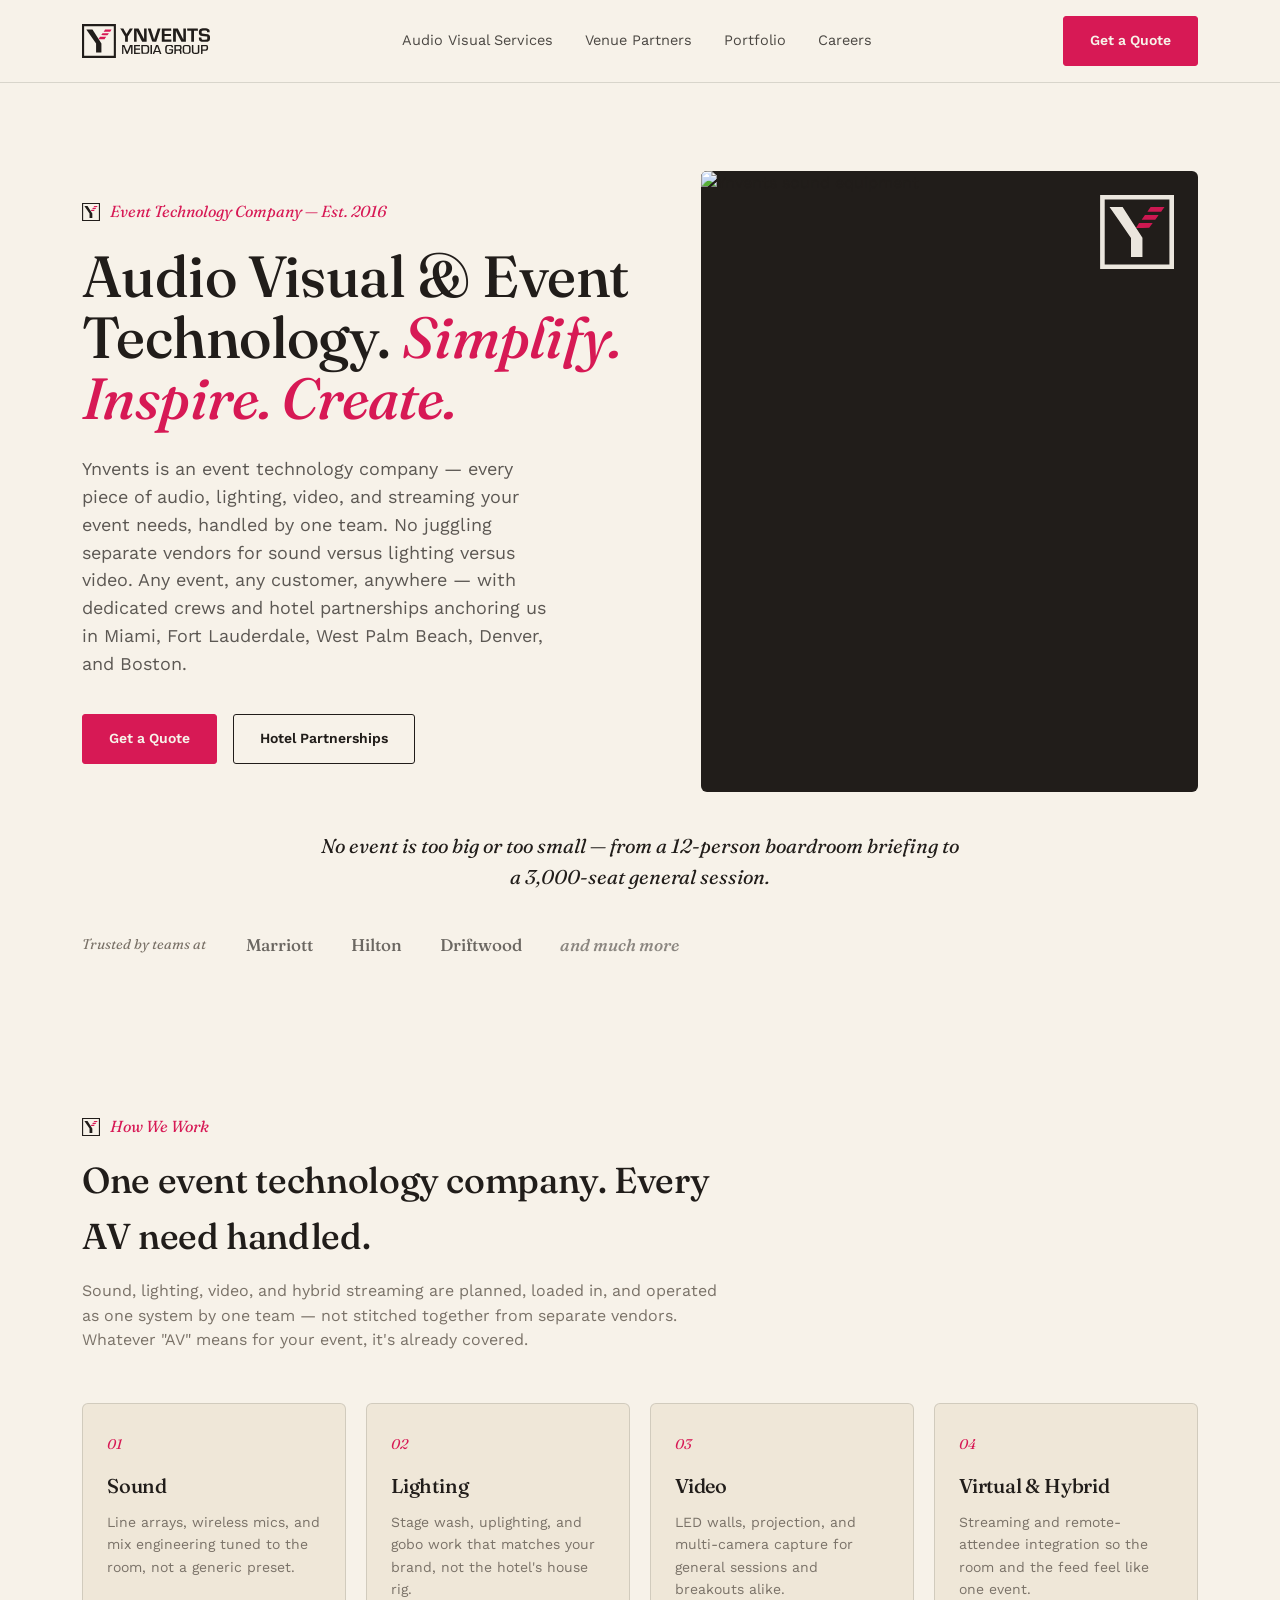
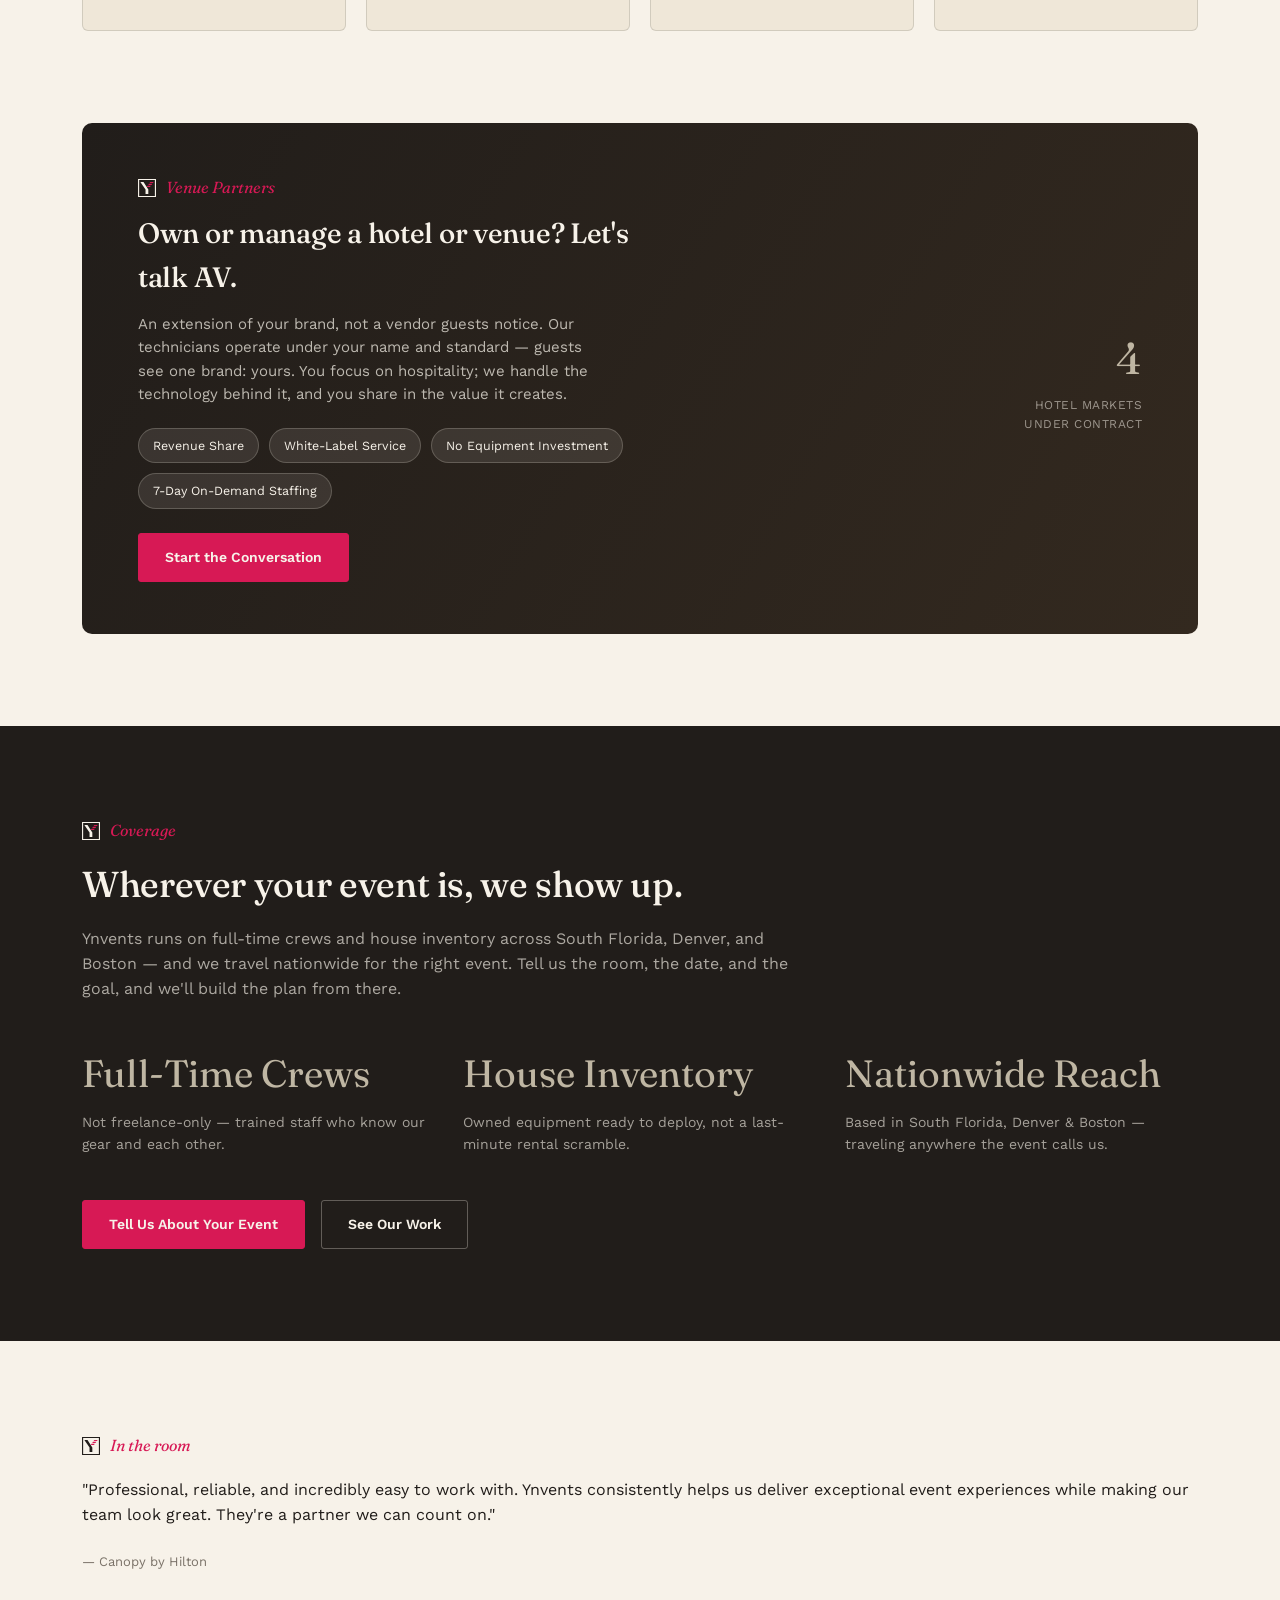
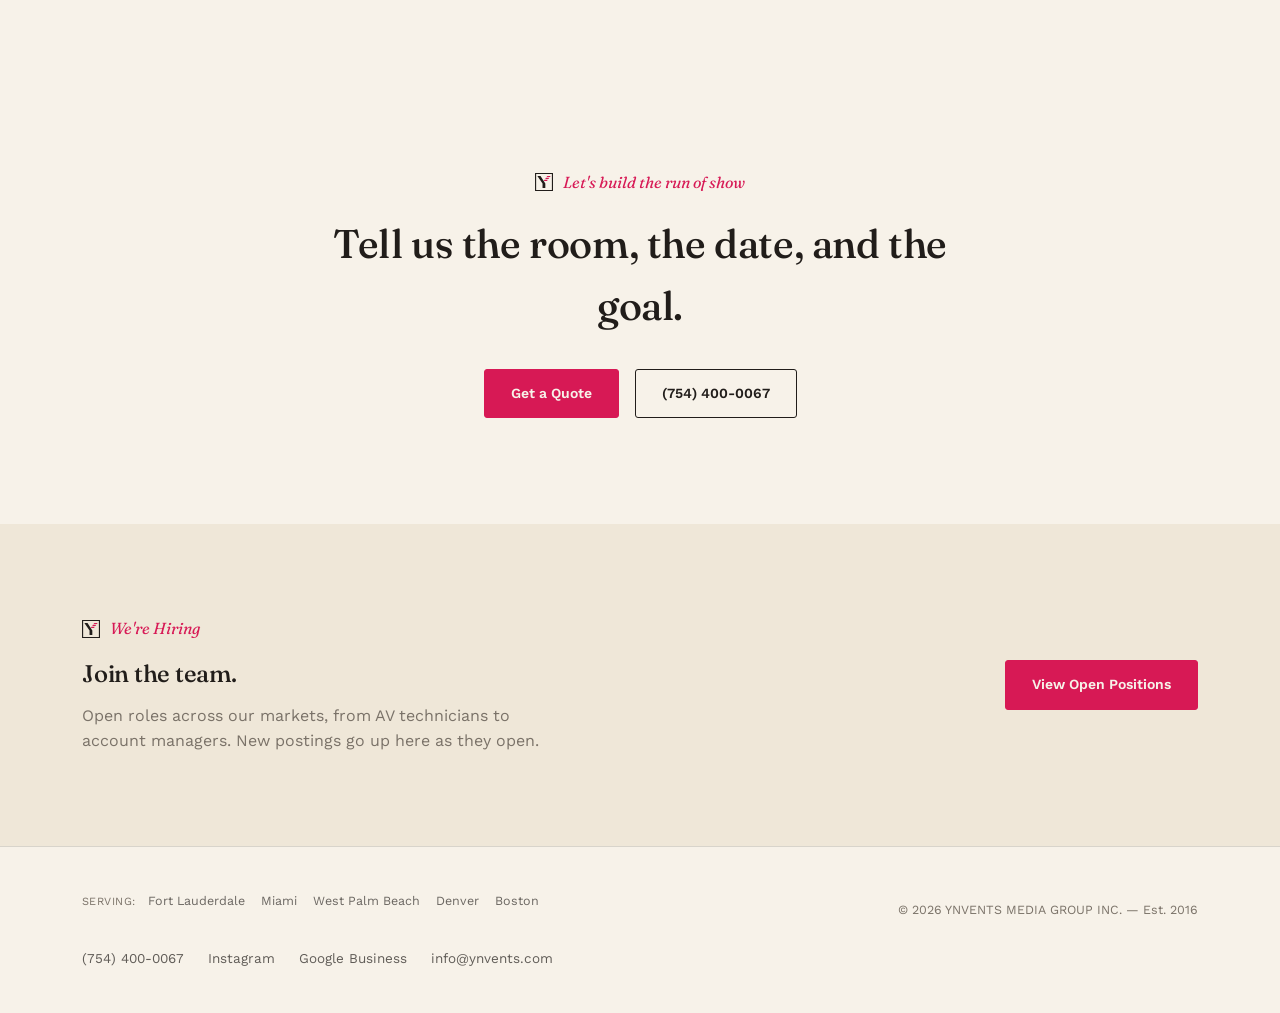
==== commit 931d9455: "Remove all YnventsIQ references from the website Owner instruction: YnventsIQ should not appear anyw" ====
--- a/index.html
+++ b/index.html
@@ -74,7 +74,6 @@
     <a href="services.html">Audio Visual Services</a>
     <a href="venue-partners.html">Venue Partners</a>
     <a href="portfolio.html">Portfolio</a>
-    <a href="ynventsiq.html">YnventsIQ</a>
     <a href="careers.html">Careers</a>
   </div>
   <a href="get-a-quote.html" class="cta-btn">Get a Quote</a>
@@ -147,19 +146,6 @@
   </div>
 </div></section>
 
-<section class="iq-section" id="iq"><div class="wrap iq-grid">
-  <div>
-    <div class="iq-badge"><span class="dot"></span>YnventsIQ — Live in Production</div>
-    <h2>The platform behind the production, built for the whole industry.</h2>
-    <p class="lead">Everything Ynvents uses to run venues, inventory, labor, quotes, and invoices in one system — soon available for other AV and production companies, and hotels, to license for their own operations.</p>
-    <div class="hero-ctas">
-      <a href="ynventsiq.html#waitlist" class="cta-btn">Join the Waitlist</a>
-      <a href="ynventsiq.html" class="cta-btn ghost">Learn More</a>
-    </div>
-  </div>
-  <div class="iq-shot"><img src="/assets/ynventsiq-dashboard.jpg" alt="The YnventsIQ dashboard showing collected revenue, outstanding and contracted totals, pipeline value, and revenue by month" width="1114" height="480" loading="lazy" decoding="async"></div>
-</div></section>
-
 <section class="testimonial"><div class="wrap">
   <div class="eyebrow"><img src="/assets/icon-black.svg" alt="">In the room</div>
   <blockquote style="margin-top:20px">"Professional, reliable, and incredibly easy to work with. Ynvents consistently helps us deliver exceptional event experiences while making our team look great. They're a partner we can count on."</blockquote>
--- a/assets/site.css
+++ b/assets/site.css
@@ -56,16 +56,7 @@
 .coverage-grid{display:grid;grid-template-columns:repeat(3,1fr);gap:28px;margin-top:44px}
 .coverage-grid .stat{font-family:'Fraunces',serif;font-size:38px;color:var(--gold)}
 .coverage-grid p{color:rgba(247,242,233,.62);font-size:14px;margin-top:8px}
-.iq-section{background:var(--paper-2)}
-.iq-grid{display:grid;grid-template-columns:1fr 1fr;gap:60px;align-items:center}
-.iq-badge{display:inline-flex;align-items:center;gap:8px;background:var(--ink);color:var(--paper);font-size:11.5px;letter-spacing:.08em;text-transform:uppercase;padding:6px 14px;border-radius:20px;margin-bottom:20px}
-.iq-badge .dot{width:6px;height:6px;border-radius:50%;background:var(--pink);animation:pulse 1.8s infinite}
-@keyframes pulse{0%,100%{opacity:1}50%{opacity:.3}}
-.iq-grid h2{font-size:36px;margin-bottom:16px}
-.iq-grid p.lead{font-size:16.5px;color:var(--muted);margin-bottom:28px;max-width:440px}
-.iq-shot{border-radius:8px;overflow:hidden;box-shadow:0 30px 60px -20px rgba(33,29,26,.35);background:var(--ink);line-height:0}
-.iq-shot img{width:100%;height:auto;display:block}
-.testimonial blockquote{font-family:'Fraunces',serif;font-style:italic;font-size:30px;font-weight:500;line-height:1.4;max-width:800px}
+@keyframes.testimonial blockquote{font-family:'Fraunces',serif;font-style:italic;font-size:30px;font-weight:500;line-height:1.4;max-width:800px}
 .testimonial cite{display:block;margin-top:24px;font-style:normal;font-size:13px;color:var(--muted)}
 .final-cta{text-align:center;padding:106px 0}
 .final-cta h2{font-size:40px;max-width:620px;margin:18px auto 32px}
@@ -151,11 +142,6 @@
 .job-card .tags{display:flex;gap:8px;margin-top:10px;flex-wrap:wrap}
 .job-card .tags span{background:var(--paper);border:1px solid var(--line);font-size:11.5px;padding:5px 12px;border-radius:20px;color:var(--muted)}
 .empty-state{text-align:center;padding:50px 30px;border:1px dashed var(--line);border-radius:8px;color:var(--muted);font-size:15px}
-.features-grid{display:grid;grid-template-columns:repeat(2,1fr);gap:20px}
-.feature-card{background:var(--paper-2);padding:30px 26px;border-radius:6px;border:1px solid var(--line)}
-.feature-card h3{font-size:19px;margin-bottom:10px}
-.feature-card p{font-size:14.5px;color:var(--muted);line-height:1.6}
-.iq-caption{font-size:11px;color:var(--muted);padding:14px 0 16px;text-align:center}
 .video-frame{position:relative;max-width:760px;margin:0 auto;aspect-ratio:16/9;border-radius:8px;overflow:hidden;border:1px solid var(--line);box-shadow:0 20px 50px -25px rgba(33,29,26,.3);background:var(--ink)}
 .video-frame video{width:100%;height:100%;display:block;object-fit:cover}
 .video-toggle{position:absolute;bottom:12px;right:12px;width:34px;height:34px;border-radius:50%;border:0;padding:0;cursor:pointer;background:rgba(33,29,26,.55);opacity:0;transition:opacity .25s ease,background .25s ease;display:flex;align-items:center;justify-content:center}
@@ -166,11 +152,6 @@
 .video-toggle[data-state="playing"] .tri{display:none}
 .video-toggle[data-state="paused"] .bars{display:none}
 @media (prefers-reduced-motion:reduce){.video-toggle{opacity:1}}
-.waitlist{background:var(--paper-2);border-radius:10px;padding:56px;text-align:center}
-.waitlist h2{font-size:32px;margin-bottom:14px}
-.waitlist p{color:var(--muted);max-width:480px;margin:0 auto 28px}
-.waitlist-form{display:flex;gap:10px;max-width:440px;margin:0 auto}
-.waitlist-form input{flex:1}
 .side-info{position:sticky;top:110px}
 .side-info .promise{margin-top:34px;padding-top:28px;border-top:1px solid var(--line)}
 .side-info .promise p{font-size:14.5px;color:var(--muted);margin-top:10px}
@@ -202,7 +183,6 @@
 .page-hero h1{font-size:34px}
 .services-grid{grid-template-columns:repeat(2,1fr)}
 .coverage-grid{grid-template-columns:1fr}
-.iq-grid{grid-template-columns:1fr}
 .hotel-cta{grid-template-columns:1fr}
 .hotel-cta .stat-block{text-align:left}
 .service-row .wrap{grid-template-columns:1fr}
@@ -212,9 +192,6 @@
 .full-service{grid-template-columns:1fr}
 .form-grid{grid-template-columns:1fr}
 .form-row,.form-row-3{grid-template-columns:1fr}
-.features-grid{grid-template-columns:1fr}
-.waitlist{padding:36px 24px}
-.waitlist-form{flex-direction:column}
 .side-info{position:static}
 }
 @media (max-width:640px){.masonry{column-count:2}}
